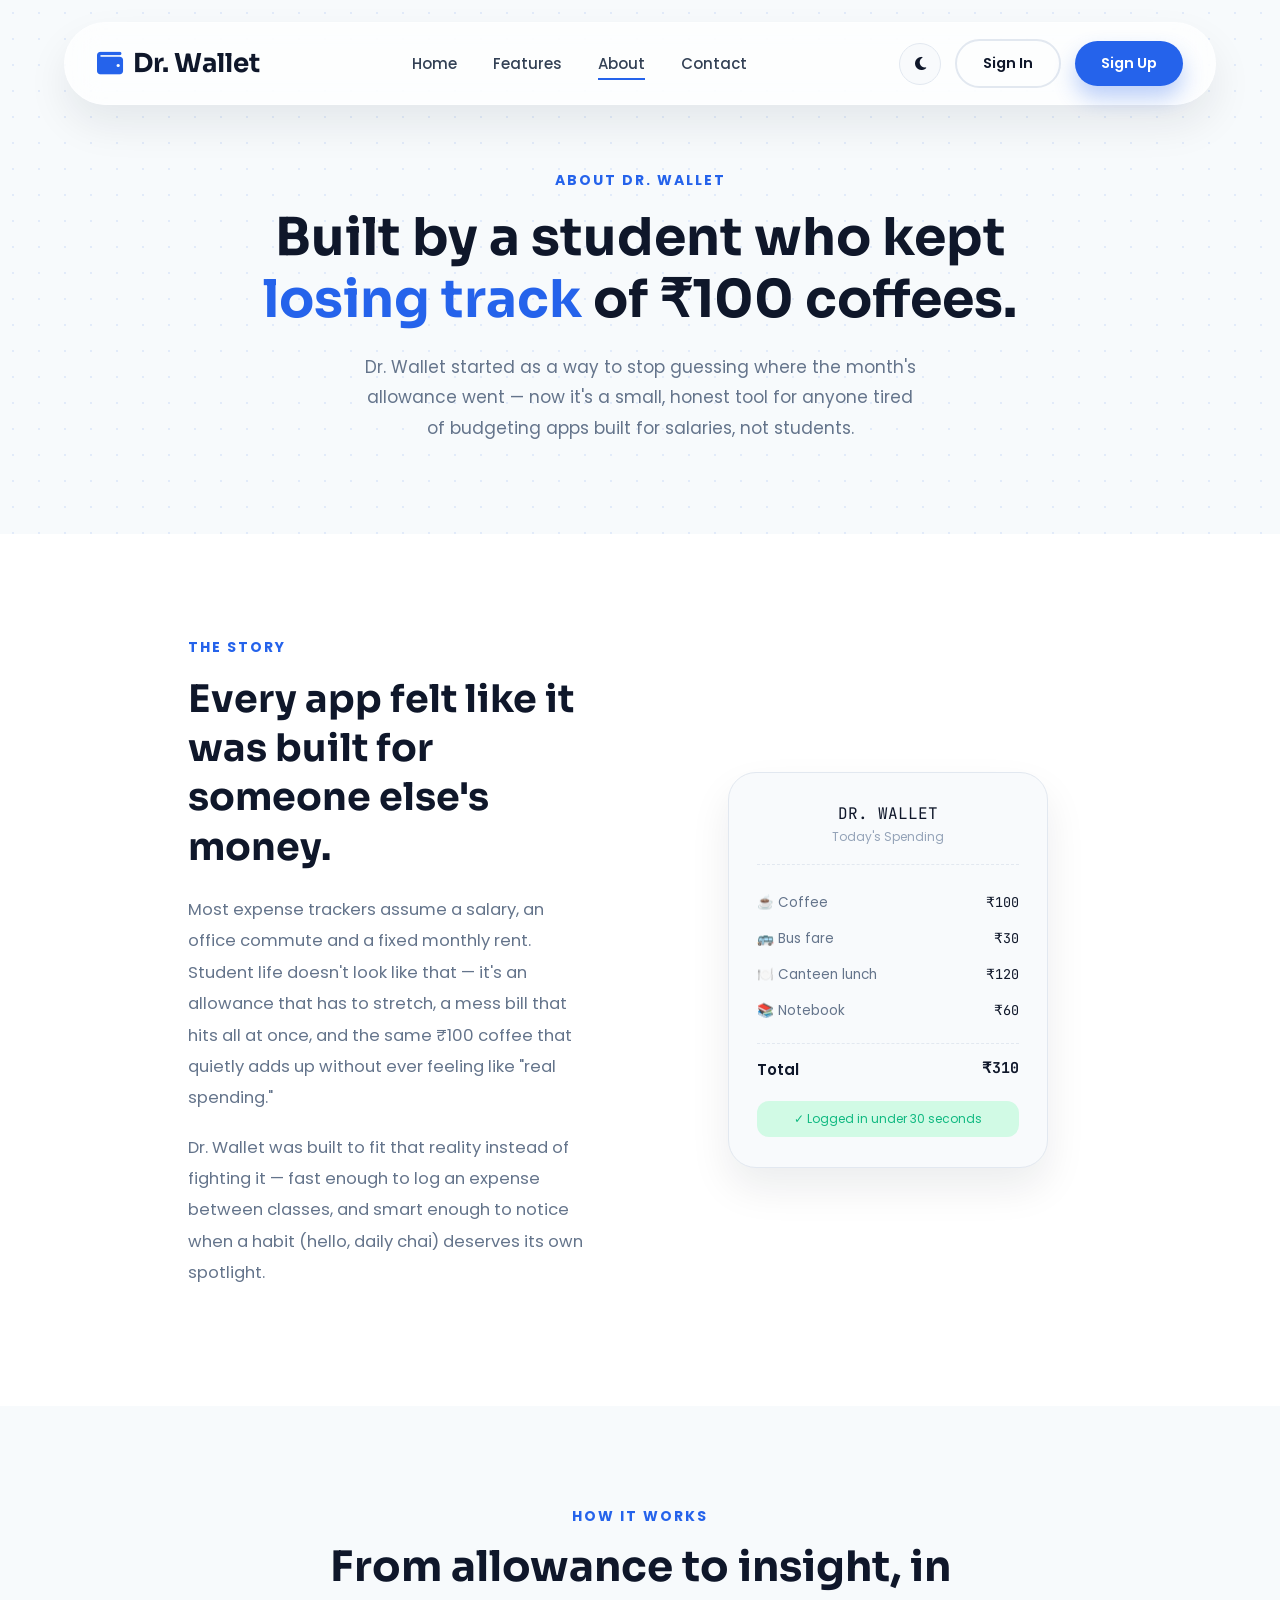
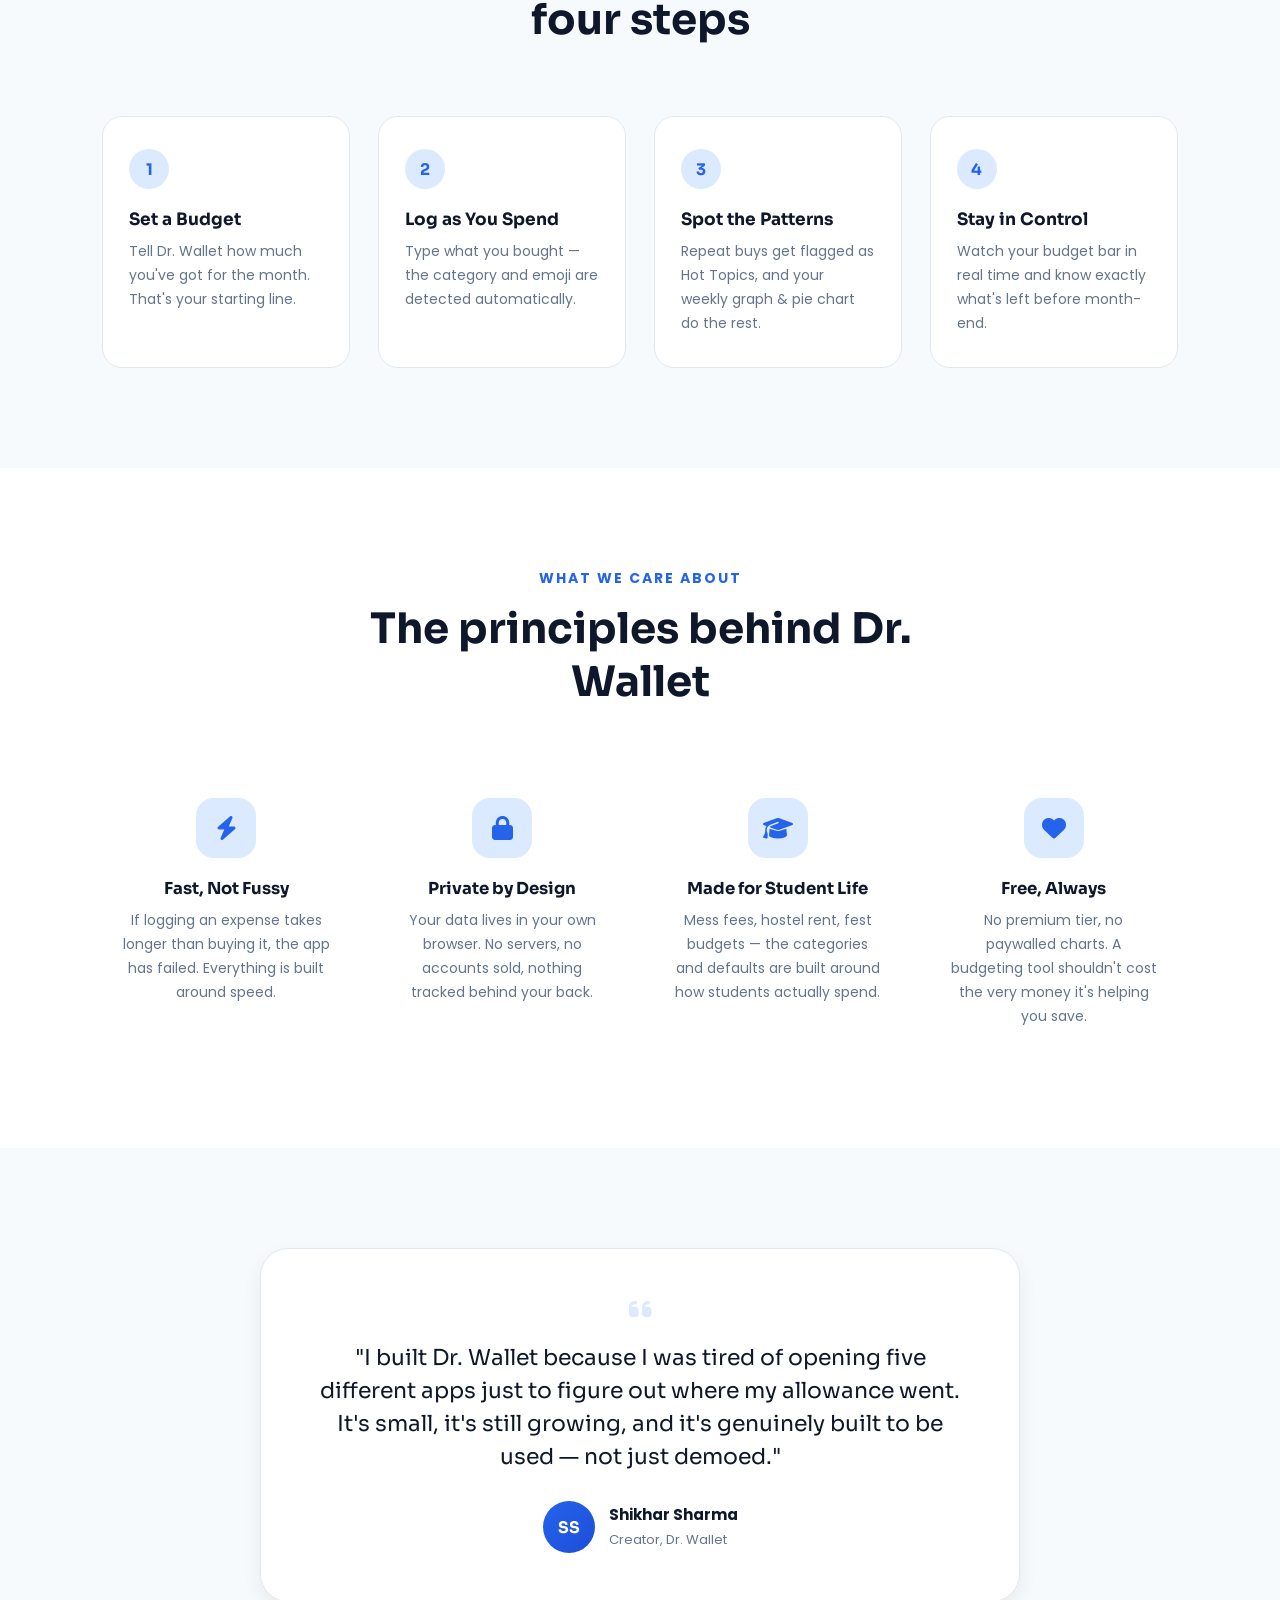
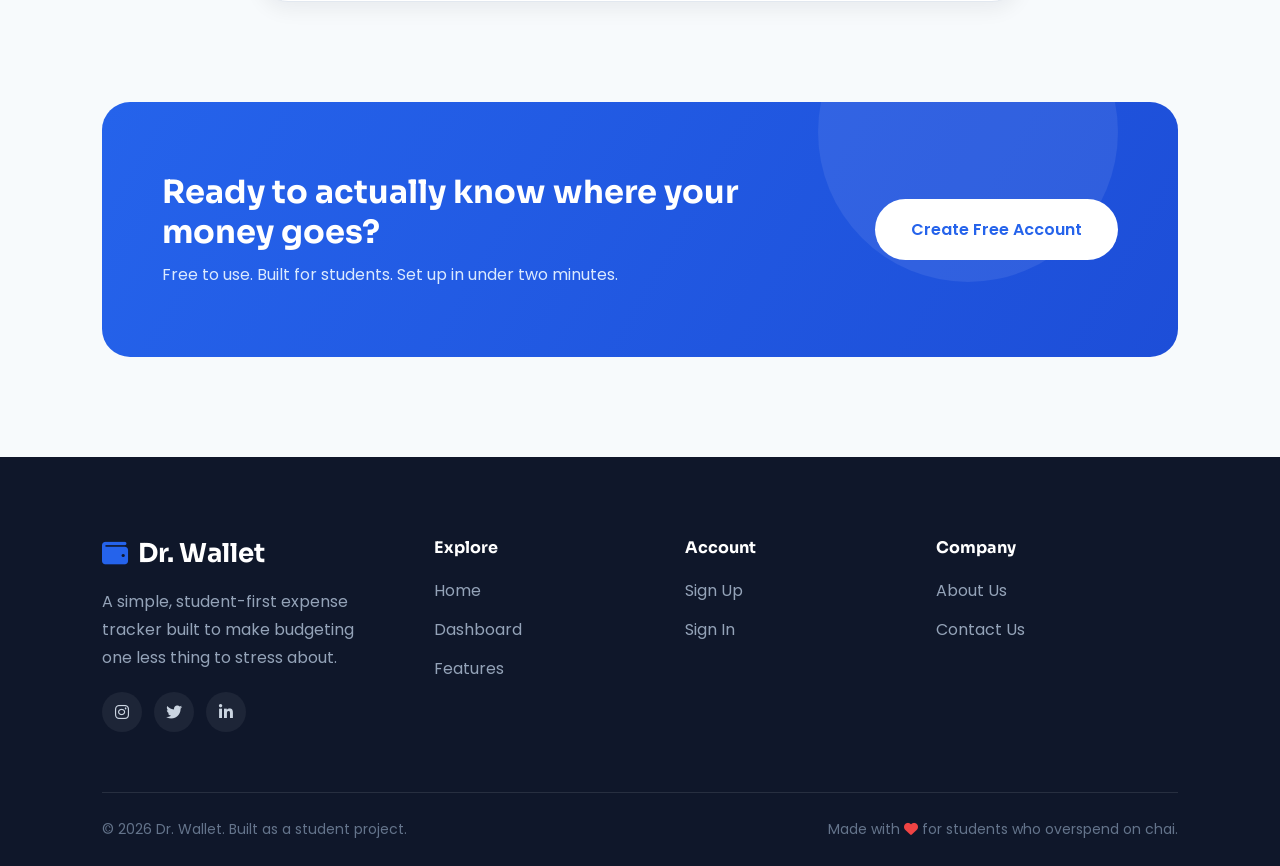
==== about.html @ 9d7a7521 "Rebuilt Dr-Wallet with improved UI, bug fixes, and new features" ====
<!DOCTYPE html>
<html lang="en">
<head>

    <!-- Apply saved theme before paint, to avoid a flash of the wrong theme -->
    <script>
        (function () {
            var saved = localStorage.getItem("drwallet_theme");
            var theme = saved || (window.matchMedia && window.matchMedia("(prefers-color-scheme: dark)").matches ? "dark" : "light");
            document.documentElement.setAttribute("data-theme", theme);
        })();
    </script>

    <meta charset="UTF-8">
    <meta name="viewport" content="width=device-width, initial-scale=1.0">
    <title>About Us | Dr. Wallet</title>

    <link rel="preconnect" href="https://fonts.googleapis.com">
    <link rel="preconnect" href="https://fonts.gstatic.com" crossorigin>
    <link href="https://fonts.googleapis.com/css2?family=Poppins:wght@300;400;500;600;700;800&family=Sora:wght@600;700;800&family=JetBrains+Mono:wght@500;700&display=swap" rel="stylesheet">
    <link rel="stylesheet" href="https://cdnjs.cloudflare.com/ajax/libs/font-awesome/6.7.2/css/all.min.css">

    <link rel="stylesheet" href="css/variables.css">
    <link rel="stylesheet" href="css/navbar.css">
    <link rel="stylesheet" href="css/footer.css">
    <link rel="stylesheet" href="css/components.css">
    <link rel="stylesheet" href="css/about.css">
    <link rel="stylesheet" href="css/responsive.css">

</head>
<body>

    <header class="site-header">
        <nav class="navbar">

            <a href="home.html" class="logo">
                <i class="fa-solid fa-wallet"></i>
                <span>Dr. Wallet</span>
            </a>

            <input type="checkbox" id="nav-toggle" class="nav-toggle">
            <label for="nav-toggle" class="nav-toggle-label">
                <span></span><span></span><span></span>
            </label>

            <ul class="nav-links">
                <li><a href="home.html">Home</a></li>
                <li id="navDashboardLink" style="display:none"><a href="dashboard.html">Dashboard</a></li>
                <li><a href="home.html#features">Features</a></li>
                <li><a href="about.html" class="active">About</a></li>
                <li><a href="contact.html">Contact</a></li>
                <li class="mobile-auth-slot">
                    <div id="authSlotMobile"></div>
                </li>
            </ul>

            <div class="nav-buttons">
                <button type="button" class="theme-toggle" id="themeToggle" aria-label="Toggle dark mode">
                    <i class="fa-solid fa-sun"></i>
                    <i class="fa-solid fa-moon"></i>
                </button>
                <div id="authSlot">
                    <a href="signin.html" class="btn btn-ghost">Sign In</a>
                    <a href="signup.html" class="btn btn-primary">Sign Up</a>
                </div>
            </div>

        </nav>
    </header>

    <main>

        <!-- =========================
                HERO
        ========================== -->

        <section class="about-hero">
            <span class="eyebrow">ABOUT DR. WALLET</span>
            <h1>Built by a student who kept <em>losing track</em> of ₹100 coffees.</h1>
            <p>Dr. Wallet started as a way to stop guessing where the month's allowance went — now it's a small, honest tool for anyone tired of budgeting apps built for salaries, not students.</p>
        </section>

        <!-- =========================
                STORY
        ========================== -->

        <section class="story">
            <div class="container">

                <div class="story-content">
                    <span class="eyebrow">THE STORY</span>
                    <h2>Every app felt like it was built for someone else's money.</h2>
                    <p>
                        Most expense trackers assume a salary, an office commute and a fixed monthly rent. Student life doesn't look like that — it's an allowance that has to stretch, a mess bill that hits all at once, and the same ₹100 coffee that quietly adds up without ever feeling like "real spending."
                    </p>
                    <p>
                        Dr. Wallet was built to fit that reality instead of fighting it — fast enough to log an expense between classes, and smart enough to notice when a habit (hello, daily chai) deserves its own spotlight.
                    </p>
                </div>

                <div class="story-visual">
                    <div class="receipt-card">
                        <div class="receipt-head">
                            DR. WALLET
                            <span>Today's Spending</span>
                        </div>
                        <div class="receipt-row"><span>☕ Coffee</span><span>₹100</span></div>
                        <div class="receipt-row"><span>🚌 Bus fare</span><span>₹30</span></div>
                        <div class="receipt-row"><span>🍽️ Canteen lunch</span><span>₹120</span></div>
                        <div class="receipt-row"><span>📚 Notebook</span><span>₹60</span></div>
                        <div class="receipt-total"><span>Total</span><span>₹310</span></div>
                        <div class="receipt-note">✓ Logged in under 30 seconds</div>
                    </div>
                </div>

            </div>
        </section>

        <!-- =========================
                HOW IT WORKS
        ========================== -->

        <section class="how-it-works">

            <div class="section-head">
                <span class="eyebrow">HOW IT WORKS</span>
                <h2>From allowance to insight, in four steps</h2>
            </div>

            <div class="steps-grid">

                <div class="step-card">
                    <div class="step-number">1</div>
                    <h3>Set a Budget</h3>
                    <p>Tell Dr. Wallet how much you've got for the month. That's your starting line.</p>
                </div>

                <div class="step-card">
                    <div class="step-number">2</div>
                    <h3>Log as You Spend</h3>
                    <p>Type what you bought — the category and emoji are detected automatically.</p>
                </div>

                <div class="step-card">
                    <div class="step-number">3</div>
                    <h3>Spot the Patterns</h3>
                    <p>Repeat buys get flagged as Hot Topics, and your weekly graph &amp; pie chart do the rest.</p>
                </div>

                <div class="step-card">
                    <div class="step-number">4</div>
                    <h3>Stay in Control</h3>
                    <p>Watch your budget bar in real time and know exactly what's left before month-end.</p>
                </div>

            </div>

        </section>

        <!-- =========================
                VALUES
        ========================== -->

        <section class="values">

            <div class="section-head">
                <span class="eyebrow">WHAT WE CARE ABOUT</span>
                <h2>The principles behind Dr. Wallet</h2>
            </div>

            <div class="values-grid">

                <div class="value-card">
                    <div class="value-icon"><i class="fa-solid fa-bolt"></i></div>
                    <h3>Fast, Not Fussy</h3>
                    <p>If logging an expense takes longer than buying it, the app has failed. Everything is built around speed.</p>
                </div>

                <div class="value-card">
                    <div class="value-icon"><i class="fa-solid fa-lock"></i></div>
                    <h3>Private by Design</h3>
                    <p>Your data lives in your own browser. No servers, no accounts sold, nothing tracked behind your back.</p>
                </div>

                <div class="value-card">
                    <div class="value-icon"><i class="fa-solid fa-graduation-cap"></i></div>
                    <h3>Made for Student Life</h3>
                    <p>Mess fees, hostel rent, fest budgets — the categories and defaults are built around how students actually spend.</p>
                </div>

                <div class="value-card">
                    <div class="value-icon"><i class="fa-solid fa-heart"></i></div>
                    <h3>Free, Always</h3>
                    <p>No premium tier, no paywalled charts. A budgeting tool shouldn't cost the very money it's helping you save.</p>
                </div>

            </div>

        </section>

        <!-- =========================
                CREATOR NOTE
        ========================== -->

        <section class="creator">

            <div class="creator-card">
                <i class="fa-solid fa-quote-left"></i>
                <blockquote>
                    "I built Dr. Wallet because I was tired of opening five different apps just to figure out where my allowance went. It's small, it's still growing, and it's genuinely built to be used — not just demoed."
                </blockquote>
                <div class="creator-identity">
                    <div class="creator-avatar">SS</div>
                    <div>
                        <b>Shikhar Sharma</b>
                        <span>Creator, Dr. Wallet</span>
                    </div>
                </div>
            </div>

        </section>

        <!-- =========================
                CTA
        ========================== -->

        <section class="cta">
            <div class="cta-text">
                <h2>Ready to actually know where your money goes?</h2>
                <p>Free to use. Built for students. Set up in under two minutes.</p>
            </div>
            <a href="signup.html" class="btn js-signup-cta">Create Free Account</a>
        </section>

    </main>

    <!-- =========================
            FOOTER
    ========================== -->

    <footer class="site-footer">

        <div class="footer-top">

            <div class="footer-brand">
                <a href="home.html" class="logo">
                    <i class="fa-solid fa-wallet"></i>
                    <span>Dr. Wallet</span>
                </a>
                <p>A simple, student-first expense tracker built to make budgeting one less thing to stress about.</p>
                <div class="footer-social">
                    <a href="#" aria-label="Instagram"><i class="fa-brands fa-instagram"></i></a>
                    <a href="#" aria-label="Twitter"><i class="fa-brands fa-twitter"></i></a>
                    <a href="#" aria-label="LinkedIn"><i class="fa-brands fa-linkedin-in"></i></a>
                </div>
            </div>

            <div class="footer-col">
                <h4>Explore</h4>
                <ul>
                    <li><a href="home.html">Home</a></li>
                    <li><a href="dashboard.html">Dashboard</a></li>
                    <li><a href="home.html#features">Features</a></li>
                </ul>
            </div>

            <div class="footer-col">
                <h4>Account</h4>
                <ul>
                    <li><a href="signup.html" class="js-signup-cta">Sign Up</a></li>
                    <li><a href="signin.html">Sign In</a></li>
                </ul>
            </div>

            <div class="footer-col">
                <h4>Company</h4>
                <ul>
                    <li><a href="about.html">About Us</a></li>
                    <li><a href="contact.html">Contact Us</a></li>
                </ul>
            </div>

        </div>

        <div class="footer-bottom">
            <span>© 2026 Dr. Wallet. Built as a student project.</span>
            <span>Made with <i class="fa-solid fa-heart" style="color:#EF4444"></i> for students who overspend on chai.</span>
        </div>

    </footer>

    <div id="toast-container"></div>

    <script src="js/theme.js"></script>
    <script src="js/auth.js"></script>

</body>
</html>
---- css/variables.css ----
/*==========================================
  DR. WALLET — DESIGN TOKENS
  Shared by every page. Change once, updates everywhere.
==========================================*/

:root{

    /* ---- surfaces ---- */
    --color-bg:#F7FAFC;
    --color-surface:#FFFFFF;
    --color-surface-alt:#F8FAFC;
    --color-border:#E2E8F0;

    /* ---- brand ---- */
    --color-primary:#2563EB;
    --color-primary-dark:#1D4ED8;
    --color-primary-light:#3B82F6;
    --color-primary-tint:#DBEAFE;

    /* ---- money semantics: green = saved, amber = warning, red = overspent ---- */
    --color-accent:#10B981;
    --color-accent-tint:#D1FAE5;
    --color-warning:#F59E0B;
    --color-warning-tint:#FEF3C7;
    --color-danger:#EF4444;
    --color-danger-tint:#FEE2E2;

    /* ---- ink ---- */
    --color-ink:#0F172A;
    --color-slate:#64748B;
    --color-slate-light:#94A3B8;

    /* ---- type ---- */
    --font-display:'Sora', sans-serif;
    --font-body:'Poppins', sans-serif;
    --font-mono:'JetBrains Mono', monospace;

    /* ---- shape ---- */
    --radius-sm:12px;
    --radius-md:20px;
    --radius-lg:28px;
    --radius-pill:999px;

    /* ---- elevation ---- */
    --shadow-sm:0 8px 20px rgba(15,23,42,.06);
    --shadow-md:0 20px 40px rgba(15,23,42,.08);
    --shadow-lg:0 30px 60px rgba(15,23,42,.14);

    /* ---- glass surfaces (navbar, flip-card) — swap for dark translucency in dark mode ---- */
    --glass-navbar-bg:rgba(255,255,255,.7);
    --glass-navbar-border:rgba(255,255,255,.4);
    --glass-mobile-menu-bg:rgba(255,255,255,.96);
    --glass-card-start:rgba(255,255,255,.82);
    --glass-card-end:rgba(255,255,255,.42);
    --glass-card-border:rgba(255,255,255,.7);
    --glass-card-shine:rgba(255,255,255,.5);
    --glass-card-inset:rgba(255,255,255,.8);
    --glass-flip-btn-bg:rgba(255,255,255,.7);

    /* ---- fixed-dark surfaces (footer, badges) — always dark, never flips with theme ---- */
    --color-fixed-dark:#0F172A;

    /* ---- layout ---- */
    --container:1280px;
}

/*==========================================
  DARK THEME
  Toggled by setting data-theme="dark" on <html>.
  See js/theme.js
==========================================*/

:root[data-theme="dark"]{

    --color-bg:#0B1120;
    --color-surface:#131C2E;
    --color-surface-alt:#1A2540;
    --color-border:#2A3655;

    --color-primary:#3B82F6;
    --color-primary-dark:#2563EB;
    --color-primary-light:#60A5FA;
    --color-primary-tint:rgba(59,130,246,.18);

    --color-accent:#34D399;
    --color-accent-tint:rgba(16,185,129,.18);
    --color-warning:#FBBF24;
    --color-warning-tint:rgba(245,158,11,.18);
    --color-danger:#F87171;
    --color-danger-tint:rgba(239,68,68,.18);

    --color-ink:#F1F5F9;
    --color-slate:#94A3B8;
    --color-slate-light:#64748B;

    --shadow-sm:0 8px 20px rgba(0,0,0,.35);
    --shadow-md:0 20px 40px rgba(0,0,0,.4);
    --shadow-lg:0 30px 60px rgba(0,0,0,.5);

    --glass-navbar-bg:rgba(19,28,46,.75);
    --glass-navbar-border:rgba(255,255,255,.08);
    --glass-mobile-menu-bg:rgba(19,28,46,.97);
    --glass-card-start:rgba(30,41,59,.78);
    --glass-card-end:rgba(17,24,39,.5);
    --glass-card-border:rgba(255,255,255,.08);
    --glass-card-shine:rgba(255,255,255,.05);
    --glass-card-inset:rgba(255,255,255,.05);
    --glass-flip-btn-bg:rgba(255,255,255,.08);
}

*{
    margin:0;
    padding:0;
    box-sizing:border-box;
}

html{
    scroll-behavior:smooth;
}

body{
    font-family:var(--font-body);
    background:var(--color-bg);
    color:var(--color-ink);
    overflow-x:hidden;
    transition:background-color .35s ease, color .35s ease;
}

a{
    text-decoration:none;
    color:inherit;
}

ul{
    list-style:none;
}

img{
    max-width:100%;
    display:block;
}

button{
    font-family:inherit;
    cursor:pointer;
}

:focus-visible{
    outline:3px solid var(--color-primary-light);
    outline-offset:3px;
}

.container{
    max-width:var(--container);
    margin:0 auto;
    padding:0 8%;
}
---- css/navbar.css ----
/*==========================================
  NAVBAR (fixed, floating pill)
==========================================*/

.site-header{
    position:fixed;
    top:22px;
    left:50%;
    transform:translateX(-50%);
    width:90%;
    max-width:var(--container);
    z-index:1000;
}

.navbar{
    display:flex;
    justify-content:space-between;
    align-items:center;
    padding:16px 32px;
    background:var(--glass-navbar-bg);
    backdrop-filter:blur(18px);
    -webkit-backdrop-filter:blur(18px);
    border:1px solid var(--glass-navbar-border);
    border-radius:var(--radius-pill);
    box-shadow:var(--shadow-md);
    transition:background .35s ease, border-color .35s ease;
}

.logo{
    display:flex;
    align-items:center;
    gap:10px;
    font-size:26px;
    font-weight:700;
    color:var(--color-ink);
    font-family:var(--font-display);
}

.logo i{
    color:var(--color-primary);
}

.nav-links{
    display:flex;
    gap:36px;
}

.nav-links a{
    color:#334155;
    font-weight:500;
    font-size:15px;
    position:relative;
    transition:.3s;
}

.nav-links a::after{
    content:"";
    position:absolute;
    width:0;
    height:2px;
    left:0;
    bottom:-6px;
    background:var(--color-primary);
    transition:.3s;
}

.nav-links a:hover{
    color:var(--color-primary);
}

.nav-links a:hover::after,
.nav-links a.active::after{
    width:100%;
}

.nav-buttons{
    display:flex;
    align-items:center;
    gap:14px;
}

.btn{
    padding:12px 26px;
    border-radius:var(--radius-pill);
    font-weight:600;
    font-size:14.5px;
    transition:.3s;
    border:none;
    display:inline-block;
}

.btn-ghost{
    border:2px solid var(--color-border);
    color:var(--color-ink);
    background:transparent;
}

.btn-ghost:hover{
    border-color:var(--color-primary);
    background:var(--color-surface);
}

.btn-primary{
    background:var(--color-primary);
    color:#fff;
    box-shadow:0 12px 22px rgba(37,99,235,.3);
}

.btn-primary:hover{
    background:var(--color-primary-dark);
    transform:translateY(-3px);
}

.btn-logout{
    border:2px solid var(--color-danger-tint);
    color:var(--color-danger);
    background:var(--color-danger-tint);
}

.btn-logout:hover{
    background:var(--color-danger);
    color:#fff;
    border-color:var(--color-danger);
}

/* authSlot is a wrapper only for JS to target — it must not affect
   the flex layout of .nav-buttons, so its children (guest buttons or
   the user menu) lay out as if they were direct children. */
#authSlot{
    display:contents;
}

/* Lives inside the mobile dropdown menu; only shown on small screens
   (see responsive.css) so account access works there too. */
.mobile-auth-slot{
    display:none;
}

/*==========================================
  THEME TOGGLE (light / dark)
==========================================*/

.theme-toggle{
    width:42px;
    height:42px;
    border-radius:50%;
    background:var(--color-surface-alt);
    border:1px solid var(--color-border);
    color:var(--color-ink);
    font-size:15px;
    display:flex;
    align-items:center;
    justify-content:center;
    flex-shrink:0;
    transition:.3s;
}

.theme-toggle:hover{
    border-color:var(--color-primary);
    color:var(--color-primary);
    transform:rotate(15deg);
}

.theme-toggle .fa-sun{
    display:none;
}

:root[data-theme="dark"] .theme-toggle .fa-sun{
    display:inline-block;
    color:var(--color-warning);
}

:root[data-theme="dark"] .theme-toggle .fa-moon{
    display:none;
}

/*==========================================
  MOBILE TOGGLE (pure CSS, no JS)
==========================================*/

.nav-toggle{
    display:none;
}

.nav-toggle-label{
    display:none;
    flex-direction:column;
    gap:5px;
    cursor:pointer;
    z-index:1200;
}

.nav-toggle-label span{
    width:26px;
    height:2px;
    background:var(--color-ink);
    border-radius:2px;
    transition:.3s;
}
---- css/footer.css ----
/*==========================================
  FOOTER
==========================================*/

.site-footer{
    background:var(--color-fixed-dark);
    color:#CBD5E1;
    padding:80px 8% 0;
}

.footer-top{
    max-width:var(--container);
    margin:0 auto;
    display:grid;
    grid-template-columns:1.4fr 1fr 1fr 1.2fr;
    gap:50px;
    padding-bottom:60px;
    border-bottom:1px solid rgba(255,255,255,.1);
}

.footer-brand .logo{
    color:#fff;
}

.footer-brand p{
    margin-top:18px;
    line-height:28px;
    color:#94A3B8;
    max-width:320px;
}

.footer-col h4{
    font-family:var(--font-display);
    color:#fff;
    font-size:16px;
    margin-bottom:20px;
}

.footer-col ul li{
    margin-bottom:14px;
}

.footer-col ul li a{
    color:#94A3B8;
    transition:.3s;
}

.footer-col ul li a:hover{
    color:var(--color-primary-light);
    padding-left:4px;
}

.footer-social{
    display:flex;
    gap:12px;
    margin-top:20px;
}

.footer-social a{
    width:40px;
    height:40px;
    border-radius:50%;
    background:rgba(255,255,255,.06);
    display:flex;
    align-items:center;
    justify-content:center;
    transition:.3s;
}

.footer-social a:hover{
    background:var(--color-primary);
    transform:translateY(-4px);
}

.footer-bottom{
    max-width:var(--container);
    margin:0 auto;
    display:flex;
    justify-content:space-between;
    align-items:center;
    padding:26px 0;
    font-size:14px;
    color:#64748B;
}

.footer-bottom a{
    color:#94A3B8;
}

.footer-bottom a:hover{
    color:var(--color-primary-light);
}
---- css/components.css ----
/*==========================================
  TOAST NOTIFICATIONS
==========================================*/

#toast-container{
    position:fixed;
    top:24px;
    right:24px;
    z-index:5000;
    display:flex;
    flex-direction:column;
    gap:12px;
}

.toast{
    display:flex;
    align-items:center;
    gap:12px;
    background:var(--color-surface);
    border-left:4px solid var(--color-accent);
    box-shadow:var(--shadow-lg);
    border-radius:var(--radius-sm);
    padding:16px 20px;
    min-width:280px;
    max-width:340px;
    font-size:14.5px;
    font-weight:500;
    color:var(--color-ink);
    animation:toast-in .35s ease forwards;
}

.toast.error{
    border-left-color:var(--color-danger);
}

.toast.info{
    border-left-color:var(--color-primary);
}

.toast i{
    font-size:18px;
    color:var(--color-accent);
}

.toast.error i{
    color:var(--color-danger);
}

.toast.info i{
    color:var(--color-primary);
}

.toast.hide{
    animation:toast-out .3s ease forwards;
}

@keyframes toast-in{
    from{ opacity:0; transform:translateX(40px); }
    to{ opacity:1; transform:translateX(0); }
}

@keyframes toast-out{
    from{ opacity:1; transform:translateX(0); }
    to{ opacity:0; transform:translateX(40px); }
}

@media(max-width:520px){

    #toast-container{
        left:16px;
        right:16px;
        top:16px;
    }

    .toast{
        max-width:none;
        min-width:0;
    }
}

/*==========================================
  LOGGED-IN USER MENU (replaces Sign In / Sign Up)
==========================================*/

.user-menu{
    position:relative;
}

.user-avatar-btn{
    display:flex;
    align-items:center;
    gap:10px;
    background:var(--color-surface-alt);
    border:1px solid var(--color-border);
    padding:8px 16px 8px 8px;
    border-radius:var(--radius-pill);
    transition:.3s;
}

.user-avatar-btn:hover{
    border-color:var(--color-primary);
}

.avatar-circle{
    width:34px;
    height:34px;
    border-radius:50%;
    background:linear-gradient(135deg,var(--color-primary),var(--color-primary-dark));
    color:#fff;
    font-family:var(--font-display);
    font-weight:700;
    font-size:13px;
    display:flex;
    align-items:center;
    justify-content:center;
    flex-shrink:0;
}

.user-name{
    font-size:14.5px;
    font-weight:600;
    color:var(--color-ink);
    max-width:110px;
    overflow:hidden;
    text-overflow:ellipsis;
    white-space:nowrap;
}

.user-avatar-btn i{
    font-size:11px;
    color:var(--color-slate);
    transition:.25s;
}

.user-menu.open .user-avatar-btn i{
    transform:rotate(180deg);
}

.user-dropdown{
    position:absolute;
    top:calc(100% + 12px);
    right:0;
    width:200px;
    background:var(--color-surface);
    border:1px solid var(--color-border);
    border-radius:var(--radius-md);
    box-shadow:var(--shadow-lg);
    padding:10px;
    opacity:0;
    transform:translateY(-8px);
    pointer-events:none;
    transition:.25s;
}

.user-menu.open .user-dropdown{
    opacity:1;
    transform:translateY(0);
    pointer-events:auto;
}

.user-dropdown button{
    width:100%;
    display:flex;
    align-items:center;
    gap:10px;
    text-align:left;
    padding:11px 12px;
    border-radius:var(--radius-sm);
    font-size:14px;
    font-weight:500;
    color:var(--color-ink);
    background:transparent;
    border:none;
}

.user-dropdown button:hover{
    background:var(--color-surface-alt);
}

.user-dropdown button.logout-btn{
    color:var(--color-danger);
}

.user-dropdown button.logout-btn:hover{
    background:var(--color-danger-tint);
}

.user-dropdown hr{
    border:none;
    border-top:1px solid var(--color-border);
    margin:6px 4px;
}

/*==========================================
  MODAL (Edit Profile)
==========================================*/

.modal-overlay{
    position:fixed;
    inset:0;
    background:rgba(15,23,42,.55);
    backdrop-filter:blur(4px);
    display:flex;
    align-items:center;
    justify-content:center;
    z-index:4000;
    opacity:0;
    pointer-events:none;
    transition:.25s;
}

.modal-overlay.open{
    opacity:1;
    pointer-events:auto;
}

.modal-box{
    background:var(--color-surface);
    border-radius:var(--radius-lg);
    padding:36px;
    width:92%;
    max-width:460px;
    max-height:88vh;
    overflow-y:auto;
    box-shadow:var(--shadow-lg);
    transform:scale(.95);
    transition:.25s;
}

.modal-overlay.open .modal-box{
    transform:scale(1);
}

.modal-head{
    display:flex;
    justify-content:space-between;
    align-items:center;
    margin-bottom:26px;
}

.modal-head h3{
    font-family:var(--font-display);
    font-size:22px;
    color:var(--color-ink);
}

.modal-close{
    width:34px;
    height:34px;
    border-radius:50%;
    background:var(--color-surface-alt);
    border:none;
    font-size:15px;
    color:var(--color-slate);
}

.modal-close:hover{
    background:var(--color-danger-tint);
    color:var(--color-danger);
}

.modal-actions{
    display:flex;
    gap:14px;
    margin-top:24px;
}

.modal-actions .btn{
    flex:1;
    text-align:center;
    padding:14px;
}

/*==========================================
  GENERIC FORM FIELDS
  (shared by the auth pages AND the Edit Profile modal,
  which can open on any page)
==========================================*/

.form-group{
    display:flex;
    flex-direction:column;
    gap:8px;
    margin-bottom:20px;
}

.form-group label{
    font-size:13.5px;
    font-weight:600;
    color:var(--color-ink);
}

.optional-tag{
    font-weight:400;
    color:var(--color-slate-light);
    font-size:12px;
}

.form-group input,
.form-group select{
    width:100%;
    padding:13px 16px;
    border:1.5px solid var(--color-border);
    border-radius:var(--radius-sm);
    font-family:var(--font-body);
    font-size:14.5px;
    color:var(--color-ink);
    background:var(--color-surface);
    transition:.25s;
}

.form-group input:focus,
.form-group select:focus{
    border-color:var(--color-primary);
    box-shadow:0 0 0 4px rgba(37,99,235,.1);
    outline:none;
}

.form-group input.input-error,
.form-group select.input-error{
    border-color:var(--color-danger);
}

.form-group input.input-error:focus{
    box-shadow:0 0 0 4px rgba(239,68,68,.1);
}

.error-text{
    font-size:12.5px;
    color:var(--color-danger);
    min-height:15px;
}

.password-field{
    position:relative;
    display:flex;
}

.password-field input{
    padding-right:46px;
}

.toggle-password{
    position:absolute;
    right:0;
    top:0;
    height:100%;
    width:46px;
    background:transparent;
    border:none;
    color:var(--color-slate-light);
    font-size:15px;
}

.toggle-password:hover{
    color:var(--color-primary);
}

/*==========================================
  "ALREADY LOGGED IN" CTA STATE (still clickable — links to dashboard)
==========================================*/

.cta-disabled{
    display:inline-flex;
    align-items:center;
    gap:8px;
}

.cta-disabled i{
    color:var(--color-accent);
}

/*==========================================
  EYEBROW LABEL + SECTION HEADING
  (shared across home/about/contact)
==========================================*/

.eyebrow{
    color:var(--color-primary);
    font-size:14px;
    font-weight:700;
    letter-spacing:2px;
}

.section-head{
    max-width:640px;
    margin:0 auto 70px;
    text-align:center;
}

.section-head .eyebrow{
    display:block;
    margin-bottom:14px;
}

.section-head h2{
    font-family:var(--font-display);
    font-size:42px;
    color:var(--color-ink);
    line-height:1.25;
}

/*==========================================
  CTA BAND (shared across home/about/contact)
==========================================*/

.cta{
    margin:0 8% 100px;
    background:linear-gradient(120deg,var(--color-primary),var(--color-primary-dark));
    border-radius:var(--radius-lg);
    padding:70px 60px;
    display:flex;
    justify-content:space-between;
    align-items:center;
    gap:40px;
    position:relative;
    overflow:hidden;
}

.cta::before{
    content:"";
    position:absolute;
    width:300px;
    height:300px;
    background:rgba(255,255,255,.08);
    border-radius:50%;
    top:-120px;
    right:60px;
}

.cta-text{
    position:relative;
    z-index:2;
}

.cta-text h2{
    font-family:var(--font-display);
    font-size:32px;
    color:#fff;
    margin-bottom:10px;
}

.cta-text p{
    color:#DBEAFE;
    font-size:16px;
}

.cta .btn{
    position:relative;
    z-index:2;
    padding:18px 36px;
    background:#fff;
    color:var(--color-primary);
    font-size:16px;
    white-space:nowrap;
}

.cta .btn:hover{
    transform:translateY(-4px);
    box-shadow:0 20px 35px rgba(0,0,0,.2);
}

/*==========================================
  DONUT / PIE CHART (used on the home page example
  and driven dynamically on the dashboard)
==========================================*/

.donut-wrap{
    position:relative;
    width:220px;
    height:220px;
    margin:0 auto 28px;
    border-radius:50%;
    background:conic-gradient(
        var(--color-primary) 0% 38%,
        var(--color-accent) 38% 58%,
        var(--color-warning) 58% 80%,
        var(--color-danger) 80% 100%
    );
    display:flex;
    align-items:center;
    justify-content:center;
}

.donut-wrap::after{
    content:"";
    position:absolute;
    inset:34px;
    background:var(--color-surface-alt);
    border-radius:50%;
}

.donut-center{
    position:relative;
    z-index:2;
    text-align:center;
    font-family:var(--font-mono);
}

.donut-center b{
    display:block;
    font-size:24px;
    color:var(--color-ink);
}

.donut-center span{
    font-family:var(--font-body);
    font-size:12px;
    color:var(--color-slate);
}

.donut-legend{
    display:grid;
    grid-template-columns:1fr 1fr;
    gap:14px;
}

.donut-legend li{
    display:flex;
    align-items:center;
    gap:9px;
    font-size:13.5px;
    color:var(--color-slate);
}

.donut-legend i{
    width:10px;
    height:10px;
    border-radius:3px;
    flex-shrink:0;
}

/*==========================================
  CAPTCHA WIDGET
==========================================*/

.captcha-row{
    display:flex;
    gap:12px;
    margin-bottom:12px;
}

.captcha-box{
    flex:1;
    background:
        repeating-linear-gradient(120deg, rgba(37,99,235,.08) 0 2px, transparent 2px 14px),
        var(--color-surface-alt);
    border:1px solid var(--color-border);
    border-radius:var(--radius-sm);
    display:flex;
    align-items:center;
    justify-content:center;
    gap:4px;
    height:52px;
    letter-spacing:2px;
    user-select:none;
}

.captcha-box span{
    font-family:var(--font-mono);
    font-weight:700;
    font-size:20px;
    display:inline-block;
}

.captcha-refresh{
    width:52px;
    height:52px;
    border-radius:var(--radius-sm);
    background:var(--color-surface-alt);
    border:1px solid var(--color-border);
    color:var(--color-primary);
    font-size:17px;
    flex-shrink:0;
    transition:.3s;
}

.captcha-refresh:hover{
    background:var(--color-primary);
    color:#fff;
    transform:rotate(120deg);
}
---- css/about.css ----
@import url('https://fonts.googleapis.com/css2?family=Poppins:wght@300;400;500;600;700;800&family=Sora:wght@600;700;800&family=JetBrains+Mono:wght@500;700&display=swap');

/*==========================================
  HERO
==========================================*/

.about-hero{
    padding:170px 8% 90px;
    text-align:center;
    background-color:var(--color-bg);
    background-image:radial-gradient(circle, rgba(37,99,235,.10) 1.5px, transparent 1.5px);
    background-size:26px 26px;
}

.about-hero .eyebrow{
    display:block;
    margin-bottom:16px;
}

.about-hero h1{
    font-family:var(--font-display);
    font-size:52px;
    line-height:1.2;
    color:var(--color-ink);
    max-width:760px;
    margin:0 auto 20px;
}

.about-hero h1 em{
    font-style:normal;
    color:var(--color-primary);
}

.about-hero p{
    max-width:560px;
    margin:0 auto;
    color:var(--color-slate);
    font-size:17px;
    line-height:1.8;
}

/*==========================================
  STORY (text + receipt-style visual)
==========================================*/

.story{
    padding:100px 8%;
    background:var(--color-surface);
}

.story .container{
    max-width:var(--container);
    margin:0 auto;
    display:flex;
    align-items:center;
    gap:90px;
}

.story-content{
    flex:1;
}

.story-content h2{
    margin:16px 0 22px;
    font-size:38px;
    line-height:1.3;
    color:var(--color-ink);
    font-family:var(--font-display);
}

.story-content p{
    color:var(--color-slate);
    font-size:16.5px;
    line-height:1.9;
    margin-bottom:18px;
}

.story-visual{
    flex:1;
    display:flex;
    justify-content:center;
}

.receipt-card{
    width:100%;
    max-width:320px;
    background:var(--color-surface-alt);
    border:1px solid var(--color-border);
    border-radius:var(--radius-lg);
    padding:30px 28px;
    box-shadow:var(--shadow-md);
    font-family:var(--font-mono);
}

.receipt-card .receipt-head{
    text-align:center;
    margin-bottom:20px;
    padding-bottom:18px;
    border-bottom:1px dashed var(--color-border);
}

.receipt-card .receipt-head span{
    display:block;
    font-family:var(--font-body);
    font-size:12px;
    color:var(--color-slate-light);
    margin-top:4px;
}

.receipt-row{
    display:flex;
    justify-content:space-between;
    font-size:13.5px;
    color:var(--color-ink);
    padding:8px 0;
}

.receipt-row span:first-child{
    font-family:var(--font-body);
    color:var(--color-slate);
}

.receipt-total{
    display:flex;
    justify-content:space-between;
    margin-top:14px;
    padding-top:14px;
    border-top:1px dashed var(--color-border);
    font-weight:700;
    font-size:15px;
    color:var(--color-ink);
}

.receipt-total span:first-child{
    font-family:var(--font-body);
    font-weight:600;
}

.receipt-note{
    margin-top:20px;
    text-align:center;
    font-family:var(--font-body);
    font-size:12px;
    color:var(--color-accent);
    background:var(--color-accent-tint);
    padding:9px;
    border-radius:var(--radius-sm);
}

/*==========================================
  HOW IT WORKS
==========================================*/

.how-it-works{
    padding:100px 8%;
    background:var(--color-bg);
}

.steps-grid{
    max-width:var(--container);
    margin:0 auto;
    display:grid;
    grid-template-columns:repeat(4,1fr);
    gap:28px;
}

.step-card{
    background:var(--color-surface);
    border:1px solid var(--color-border);
    border-radius:var(--radius-md);
    padding:32px 26px;
    position:relative;
    transition:.35s;
}

.step-card:hover{
    transform:translateY(-8px);
    box-shadow:var(--shadow-md);
}

.step-number{
    width:40px;
    height:40px;
    border-radius:50%;
    background:var(--color-primary-tint);
    color:var(--color-primary);
    font-family:var(--font-display);
    font-weight:700;
    display:flex;
    align-items:center;
    justify-content:center;
    margin-bottom:20px;
}

.step-card h3{
    font-family:var(--font-display);
    font-size:17px;
    color:var(--color-ink);
    margin-bottom:10px;
}

.step-card p{
    color:var(--color-slate);
    font-size:14px;
    line-height:1.7;
}

/*==========================================
  VALUES
==========================================*/

.values{
    padding:100px 8%;
    background:var(--color-surface);
}

.values-grid{
    max-width:var(--container);
    margin:0 auto;
    display:grid;
    grid-template-columns:repeat(4,1fr);
    gap:28px;
}

.value-card{
    text-align:center;
    padding:20px;
}

.value-icon{
    width:60px;
    height:60px;
    border-radius:18px;
    background:var(--color-primary-tint);
    color:var(--color-primary);
    font-size:24px;
    display:flex;
    align-items:center;
    justify-content:center;
    margin:0 auto 20px;
}

.value-card h3{
    font-family:var(--font-display);
    font-size:16.5px;
    color:var(--color-ink);
    margin-bottom:10px;
}

.value-card p{
    color:var(--color-slate);
    font-size:14px;
    line-height:1.7;
}

/*==========================================
  CREATOR NOTE
==========================================*/

.creator{
    padding:100px 8%;
    background:var(--color-bg);
}

.creator-card{
    max-width:760px;
    margin:0 auto;
    background:var(--color-surface);
    border:1px solid var(--color-border);
    border-radius:var(--radius-lg);
    padding:48px 52px;
    box-shadow:var(--shadow-sm);
    text-align:center;
}

.creator-card i.fa-quote-left{
    font-size:26px;
    color:var(--color-primary-tint);
    margin-bottom:18px;
}

.creator-card blockquote{
    font-family:var(--font-display);
    font-size:22px;
    line-height:1.5;
    color:var(--color-ink);
    margin-bottom:28px;
}

.creator-identity{
    display:flex;
    align-items:center;
    justify-content:center;
    gap:14px;
}

.creator-avatar{
    width:52px;
    height:52px;
    border-radius:50%;
    background:linear-gradient(135deg,var(--color-primary),var(--color-primary-dark));
    color:#fff;
    font-family:var(--font-display);
    font-weight:700;
    display:flex;
    align-items:center;
    justify-content:center;
}

.creator-identity div{
    text-align:left;
}

.creator-identity b{
    display:block;
    font-size:15px;
    color:var(--color-ink);
}

.creator-identity span{
    font-size:13px;
    color:var(--color-slate);
}

/*==========================================
  RESPONSIVE
==========================================*/

@media(max-width:1100px){

    .steps-grid, .values-grid{
        grid-template-columns:repeat(2,1fr);
    }
}

@media(max-width:992px){

    .story .container{
        flex-direction:column;
    }

    .story-content{
        text-align:center;
    }
}

@media(max-width:640px){

    .about-hero h1{
        font-size:36px;
    }

    .steps-grid, .values-grid{
        grid-template-columns:1fr;
    }

    .creator-card{
        padding:34px 24px;
    }

    .creator-card blockquote{
        font-size:18px;
    }
}
---- css/responsive.css ----
/*==========================================
  SHARED RESPONSIVE RULES
  (page-specific breakpoints live in each page's own css)
==========================================*/

@media(max-width:992px){

    .nav-toggle-label{
        display:flex;
    }

    .nav-links{
        position:absolute;
        top:calc(100% + 14px);
        left:0;
        right:0;
        flex-direction:column;
        background:var(--glass-mobile-menu-bg);
        backdrop-filter:blur(18px);
        border-radius:var(--radius-md);
        padding:26px;
        gap:20px;
        box-shadow:var(--shadow-md);
        opacity:0;
        transform:translateY(-12px);
        pointer-events:none;
        transition:.3s;
    }

    .nav-toggle:checked ~ .nav-links{
        opacity:1;
        transform:translateY(0);
        pointer-events:auto;
    }

    .nav-toggle:checked ~ .nav-toggle-label span:nth-child(1){
        transform:translateY(7px) rotate(45deg);
    }

    .nav-toggle:checked ~ .nav-toggle-label span:nth-child(2){
        opacity:0;
    }

    .nav-toggle:checked ~ .nav-toggle-label span:nth-child(3){
        transform:translateY(-7px) rotate(-45deg);
    }

    .nav-buttons #authSlot{
        display:none;
    }

    .mobile-auth-slot{
        display:block;
        margin-top:6px;
        padding-top:20px;
        border-top:1px solid var(--color-border);
    }

    .mobile-auth-slot #authSlotMobile{
        display:flex;
        flex-direction:column;
        gap:12px;
    }

    .mobile-auth-slot .user-menu{
        width:100%;
    }

    .mobile-auth-slot .user-avatar-btn{
        width:100%;
        justify-content:space-between;
    }
}

@media(max-width:768px){

    .cta{
        flex-direction:column;
        text-align:center;
    }

    .footer-top{
        grid-template-columns:1fr 1fr;
    }

    .footer-bottom{
        flex-direction:column;
        gap:10px;
        text-align:center;
    }
}

@media(max-width:520px){

    .section-head h2{
        font-size:32px;
    }

    .footer-top{
        grid-template-columns:1fr;
    }
}
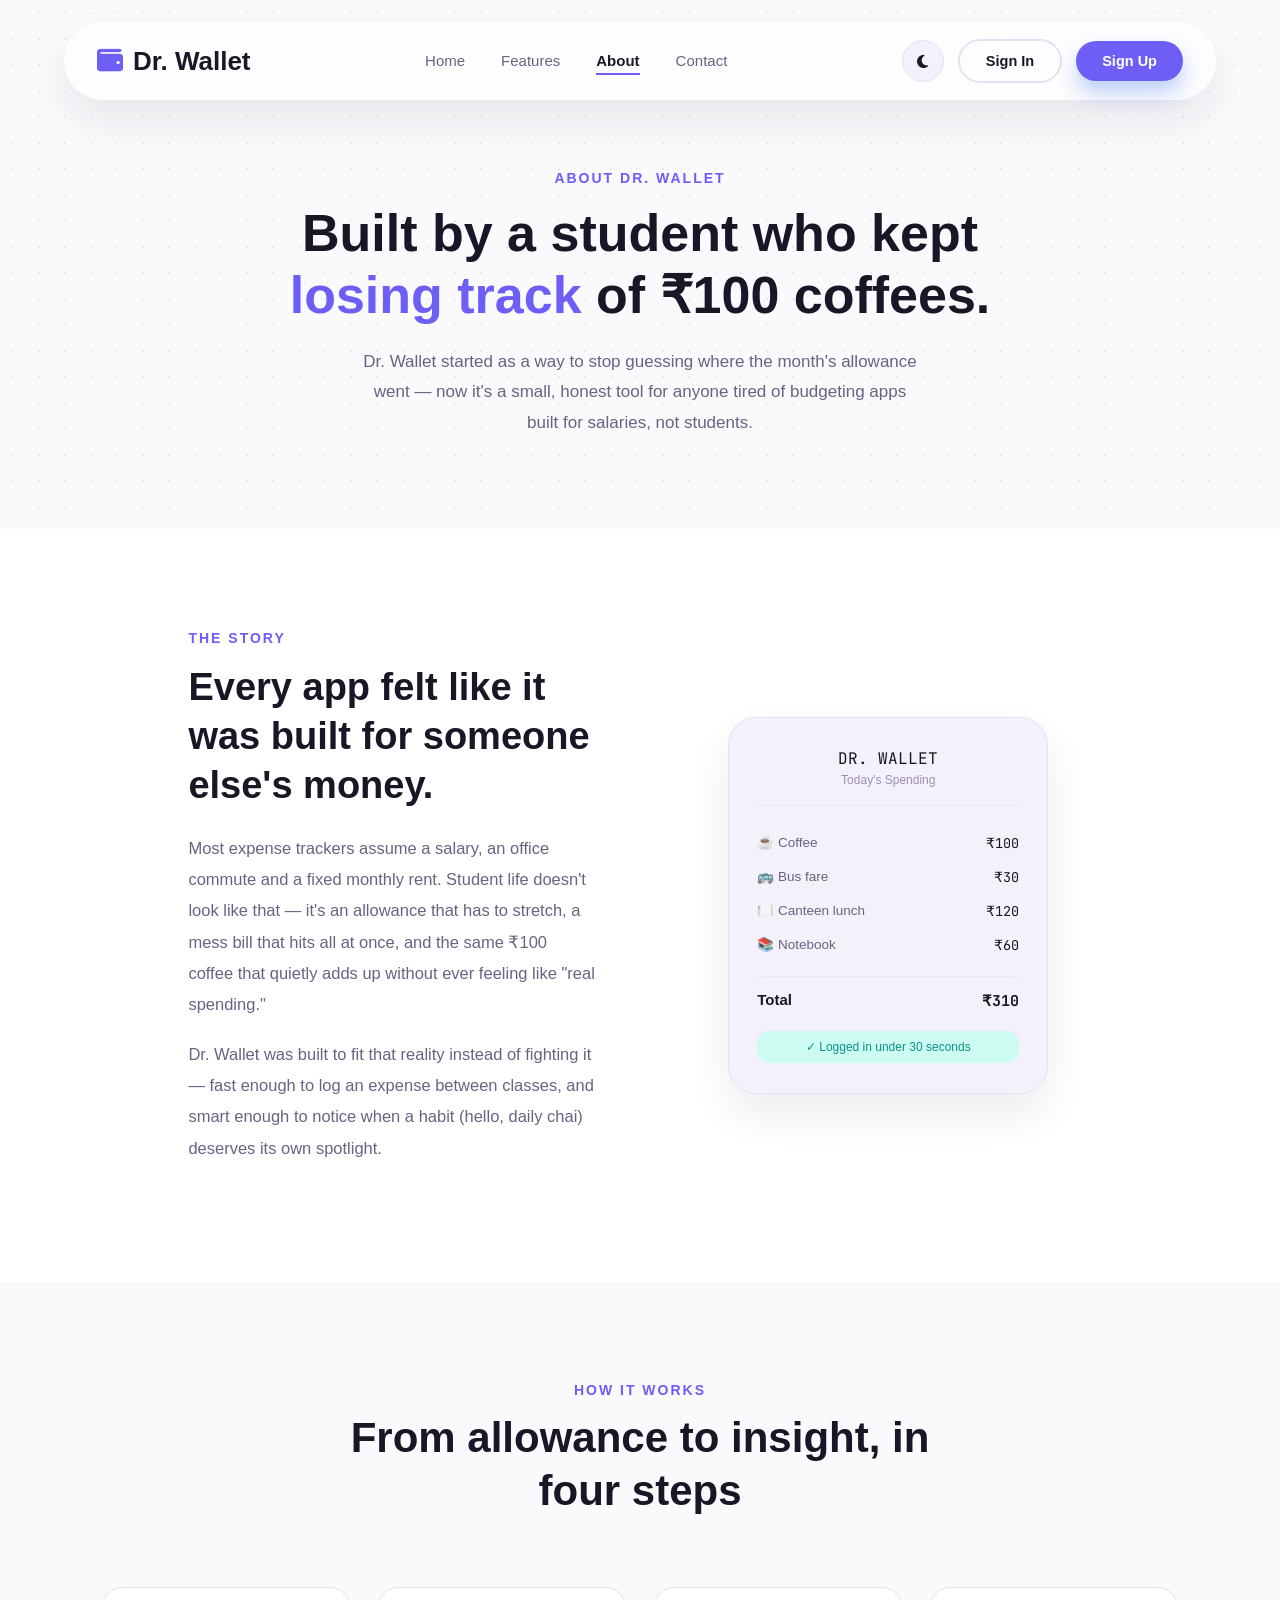
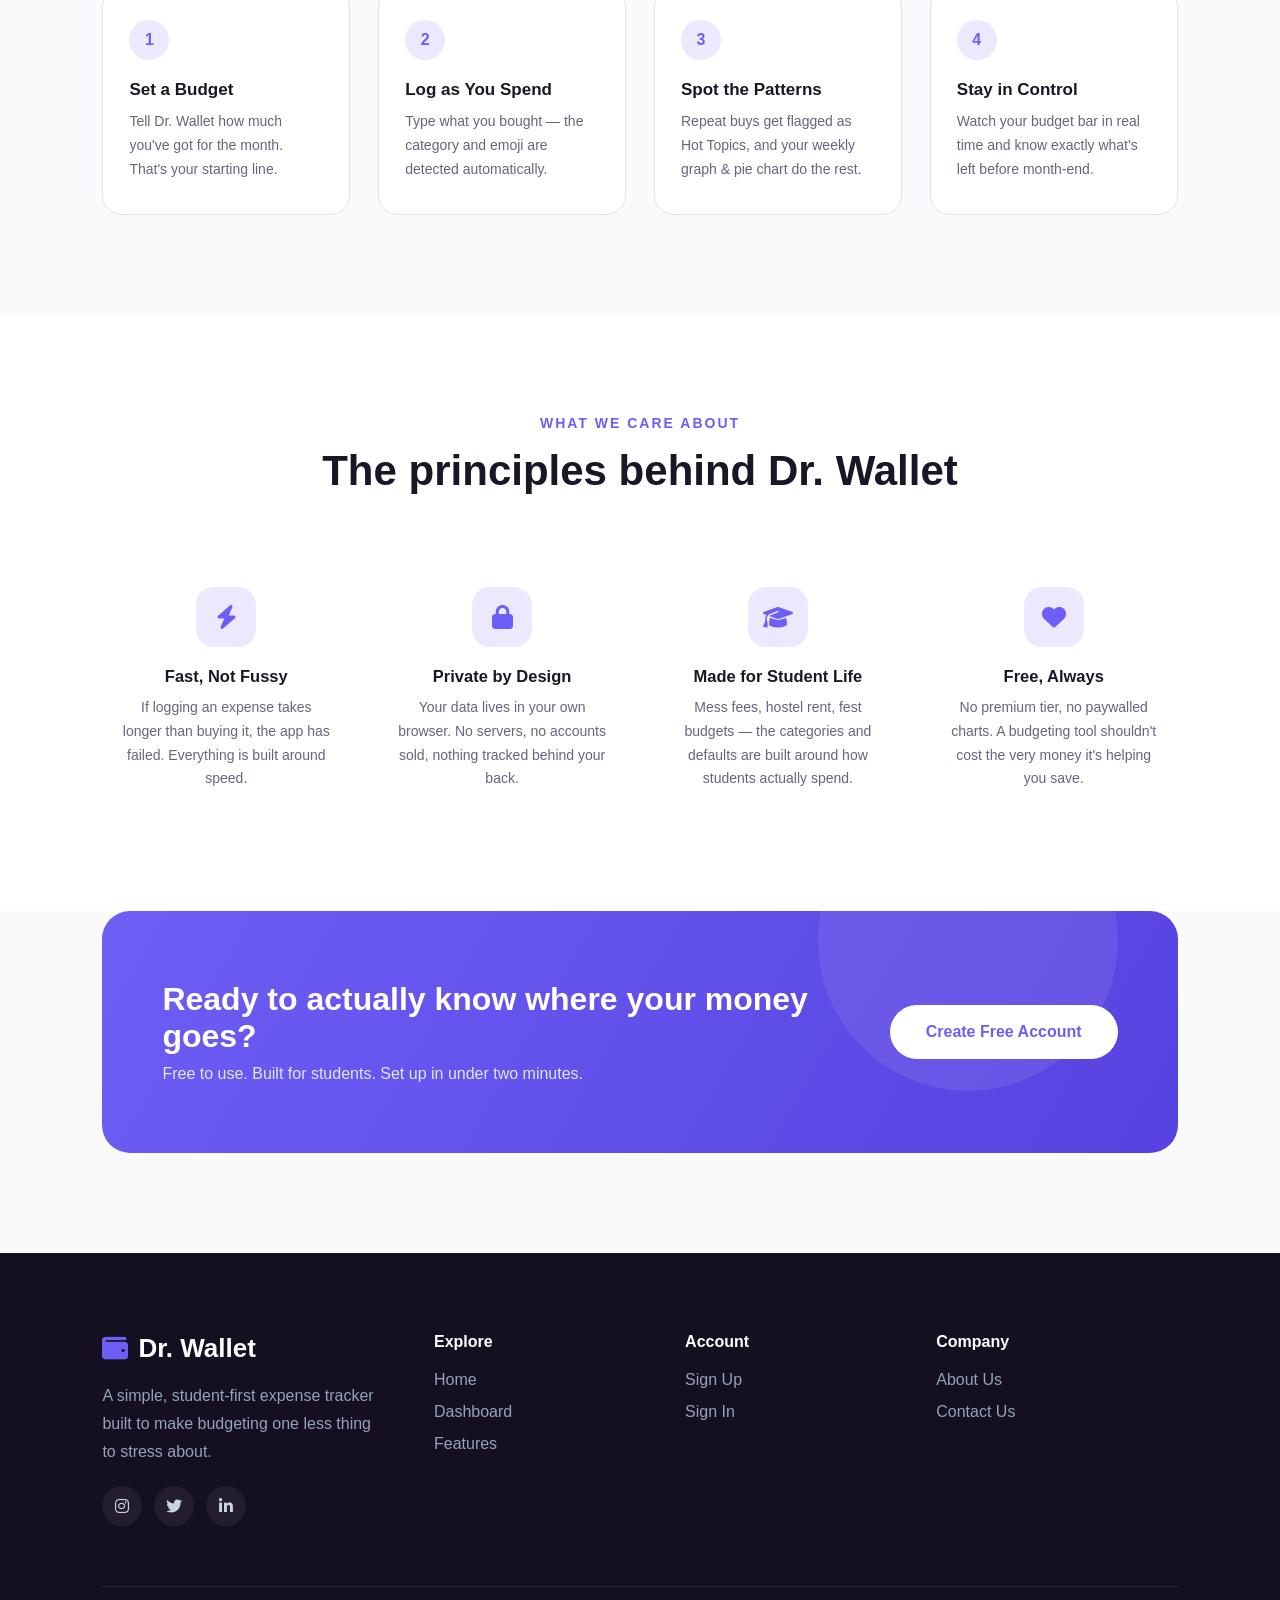
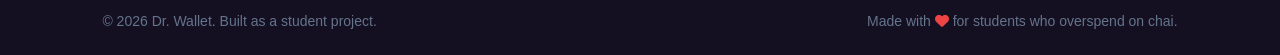
==== commit ab40a364: "about updates" ====
--- a/about.html
+++ b/about.html
@@ -2,7 +2,6 @@
 <html lang="en">
 <head>
 
-    <!-- Apply saved theme before paint, to avoid a flash of the wrong theme -->
     <script>
         (function () {
             var saved = localStorage.getItem("drwallet_theme");
@@ -202,23 +201,7 @@
                 CREATOR NOTE
         ========================== -->
 
-        <section class="creator">
-
-            <div class="creator-card">
-                <i class="fa-solid fa-quote-left"></i>
-                <blockquote>
-                    "I built Dr. Wallet because I was tired of opening five different apps just to figure out where my allowance went. It's small, it's still growing, and it's genuinely built to be used — not just demoed."
-                </blockquote>
-                <div class="creator-identity">
-                    <div class="creator-avatar">SS</div>
-                    <div>
-                        <b>Shikhar Sharma</b>
-                        <span>Creator, Dr. Wallet</span>
-                    </div>
-                </div>
-            </div>
-
-        </section>
+        
 
         <!-- =========================
                 CTA
--- a/css/variables.css
+++ b/css/variables.css
@@ -5,34 +5,34 @@
 
 :root{
 
-    /* ---- surfaces ---- */
-    --color-bg:#F7FAFC;
+    /* ---- surfaces (warm, slightly violet-tinted, not cold blue-gray) ---- */
+    --color-bg:#FAF9FC;
     --color-surface:#FFFFFF;
-    --color-surface-alt:#F8FAFC;
-    --color-border:#E2E8F0;
+    --color-surface-alt:#F4F1FB;
+    --color-border:#E5E0F2;
 
-    /* ---- brand ---- */
-    --color-primary:#2563EB;
-    --color-primary-dark:#1D4ED8;
-    --color-primary-light:#3B82F6;
-    --color-primary-tint:#DBEAFE;
+    /* ---- brand: indigo/violet instead of generic SaaS blue ---- */
+    --color-primary:#6D5EF5;
+    --color-primary-dark:#5642E0;
+    --color-primary-light:#8B7CF6;
+    --color-primary-tint:#ECE8FE;
 
-    /* ---- money semantics: green = saved, amber = warning, red = overspent ---- */
-    --color-accent:#10B981;
-    --color-accent-tint:#D1FAE5;
-    --color-warning:#F59E0B;
+    /* ---- money semantics: teal = saved, amber = warning, rose = overspent ---- */
+    --color-accent:#0D9488;
+    --color-accent-tint:#CCFBF1;
+    --color-warning:#D97706;
     --color-warning-tint:#FEF3C7;
-    --color-danger:#EF4444;
-    --color-danger-tint:#FEE2E2;
+    --color-danger:#E11D48;
+    --color-danger-tint:#FFE4E6;
 
-    /* ---- ink ---- */
-    --color-ink:#0F172A;
-    --color-slate:#64748B;
-    --color-slate-light:#94A3B8;
+    /* ---- ink (warm near-black, not cold slate) ---- */
+    --color-ink:#1B1626;
+    --color-slate:#6B6280;
+    --color-slate-light:#9B90B0;
 
     /* ---- type ---- */
-    --font-display:'Sora', sans-serif;
-    --font-body:'Poppins', sans-serif;
+    --font-display:'Space Grotesk', sans-serif;
+    --font-body:'Inter', sans-serif;
     --font-mono:'JetBrains Mono', monospace;
 
     /* ---- shape ---- */
@@ -42,9 +42,9 @@
     --radius-pill:999px;
 
     /* ---- elevation ---- */
-    --shadow-sm:0 8px 20px rgba(15,23,42,.06);
-    --shadow-md:0 20px 40px rgba(15,23,42,.08);
-    --shadow-lg:0 30px 60px rgba(15,23,42,.14);
+    --shadow-sm:0 8px 20px rgba(27,22,38,.06);
+    --shadow-md:0 20px 40px rgba(27,22,38,.08);
+    --shadow-lg:0 30px 60px rgba(27,22,38,.14);
 
     /* ---- glass surfaces (navbar, flip-card) — swap for dark translucency in dark mode ---- */
     --glass-navbar-bg:rgba(255,255,255,.7);
@@ -58,7 +58,7 @@
     --glass-flip-btn-bg:rgba(255,255,255,.7);
 
     /* ---- fixed-dark surfaces (footer, badges) — always dark, never flips with theme ---- */
-    --color-fixed-dark:#0F172A;
+    --color-fixed-dark:#150F22;
 
     /* ---- layout ---- */
     --container:1280px;
@@ -72,36 +72,36 @@
 
 :root[data-theme="dark"]{
 
-    --color-bg:#0B1120;
-    --color-surface:#131C2E;
-    --color-surface-alt:#1A2540;
-    --color-border:#2A3655;
+    --color-bg:#0F0A1A;
+    --color-surface:#181025;
+    --color-surface-alt:#211732;
+    --color-border:#352A4A;
 
-    --color-primary:#3B82F6;
-    --color-primary-dark:#2563EB;
-    --color-primary-light:#60A5FA;
-    --color-primary-tint:rgba(59,130,246,.18);
+    --color-primary:#9083FF;
+    --color-primary-dark:#6D5EF5;
+    --color-primary-light:#AFA4FF;
+    --color-primary-tint:rgba(144,131,255,.18);
 
-    --color-accent:#34D399;
-    --color-accent-tint:rgba(16,185,129,.18);
+    --color-accent:#2DD4BF;
+    --color-accent-tint:rgba(45,212,191,.18);
     --color-warning:#FBBF24;
     --color-warning-tint:rgba(245,158,11,.18);
-    --color-danger:#F87171;
-    --color-danger-tint:rgba(239,68,68,.18);
+    --color-danger:#FB7185;
+    --color-danger-tint:rgba(244,63,94,.18);
 
-    --color-ink:#F1F5F9;
-    --color-slate:#94A3B8;
-    --color-slate-light:#64748B;
+    --color-ink:#F3EFFA;
+    --color-slate:#AB9FC7;
+    --color-slate-light:#6F6485;
 
     --shadow-sm:0 8px 20px rgba(0,0,0,.35);
     --shadow-md:0 20px 40px rgba(0,0,0,.4);
     --shadow-lg:0 30px 60px rgba(0,0,0,.5);
 
-    --glass-navbar-bg:rgba(19,28,46,.75);
+    --glass-navbar-bg:rgba(24,16,37,.75);
     --glass-navbar-border:rgba(255,255,255,.08);
-    --glass-mobile-menu-bg:rgba(19,28,46,.97);
-    --glass-card-start:rgba(30,41,59,.78);
-    --glass-card-end:rgba(17,24,39,.5);
+    --glass-mobile-menu-bg:rgba(24,16,37,.97);
+    --glass-card-start:rgba(33,23,50,.78);
+    --glass-card-end:rgba(15,10,26,.5);
     --glass-card-border:rgba(255,255,255,.08);
     --glass-card-shine:rgba(255,255,255,.05);
     --glass-card-inset:rgba(255,255,255,.05);
@@ -154,4 +154,4 @@
     max-width:var(--container);
     margin:0 auto;
     padding:0 8%;
-}
+}
--- a/css/navbar.css
+++ b/css/navbar.css
@@ -46,11 +46,16 @@
 }
 
 .nav-links a{
-    color:#334155;
+    color:var(--color-slate);
     font-weight:500;
     font-size:15px;
     position:relative;
-    transition:.3s;
+    transition:color .3s, transform .2s, filter .2s;
+}
+
+.nav-links a.active{
+    color:var(--color-ink);
+    font-weight:600;
 }
 
 .nav-links a::after{
@@ -196,4 +201,4 @@
     background:var(--color-ink);
     border-radius:2px;
     transition:.3s;
-}
+}
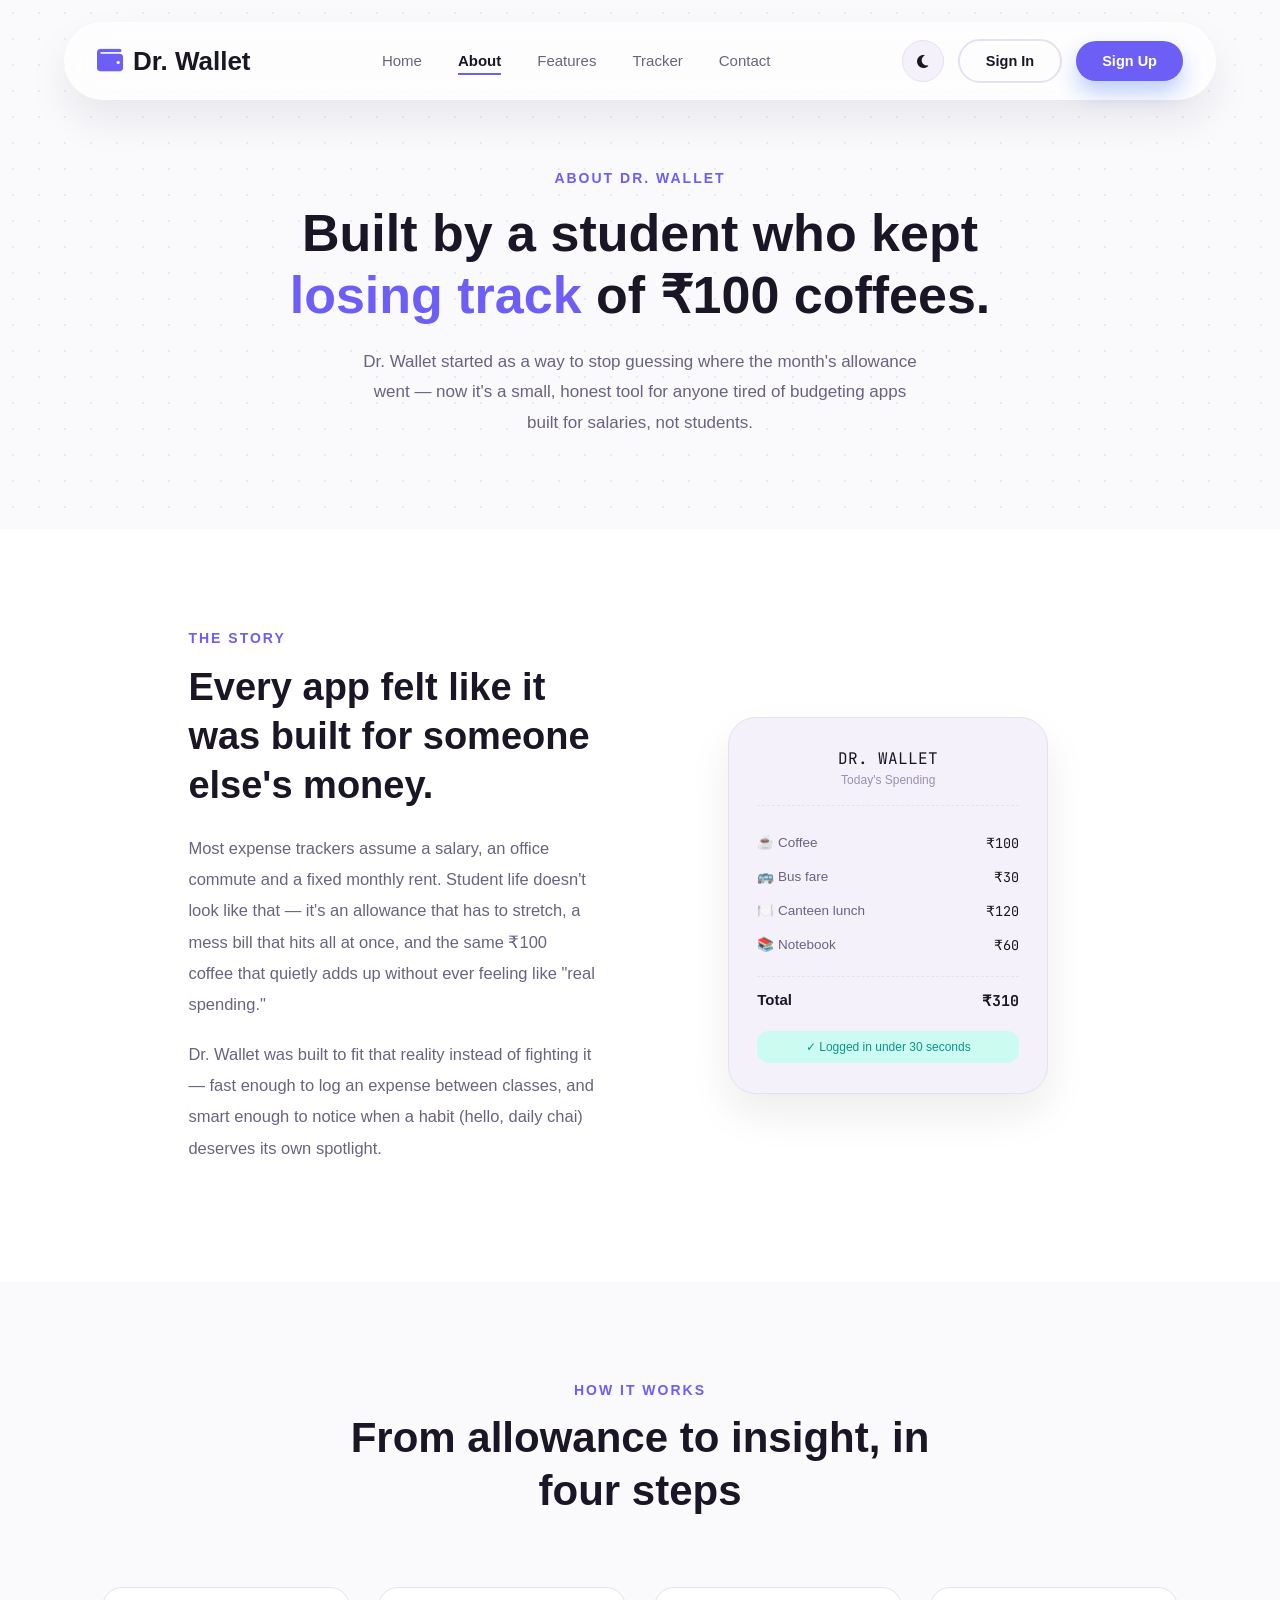
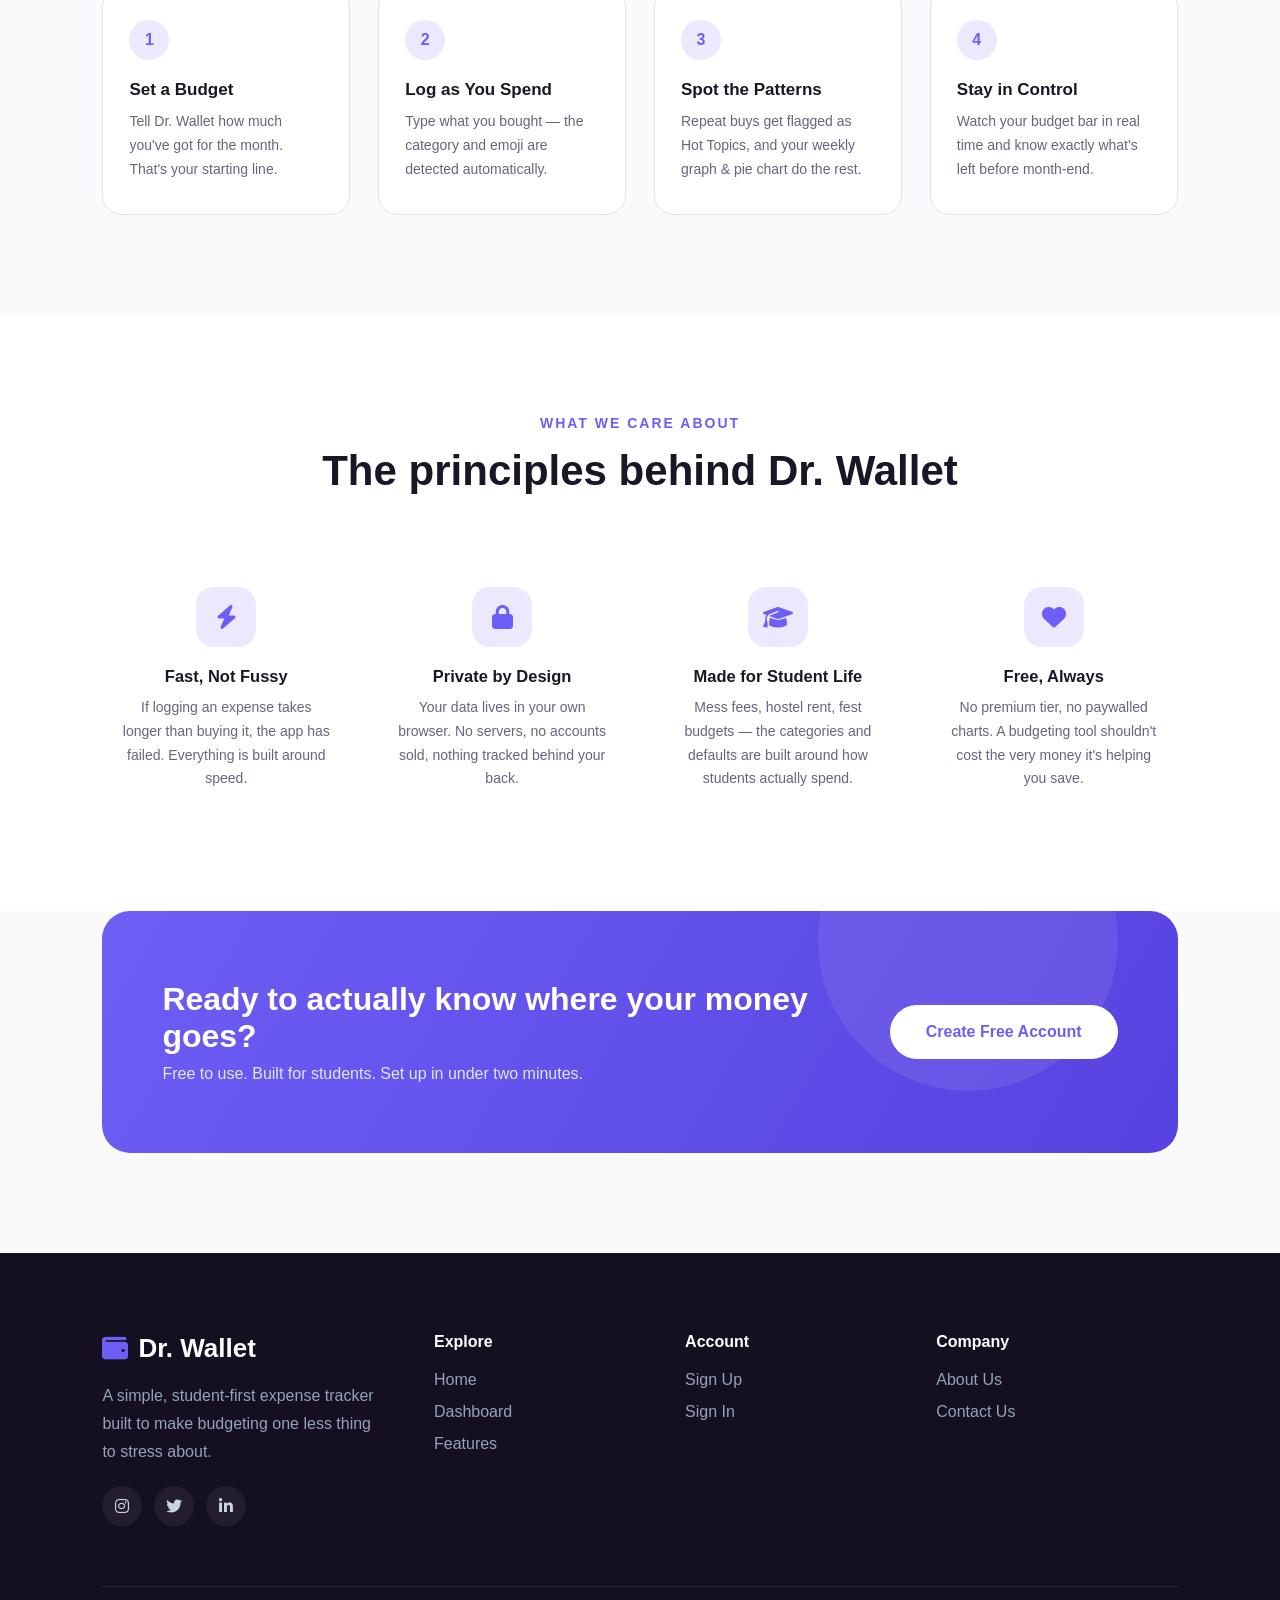
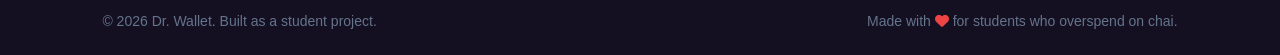
==== commit 6aef4e67: "Add username profile and sign-in support" ====
--- a/about.html
+++ b/about.html
@@ -43,10 +43,11 @@
             </label>
 
             <ul class="nav-links">
-                <li><a href="home.html">Home</a></li>
+                <li><a href="home.html#home">Home</a></li>
                 <li id="navDashboardLink" style="display:none"><a href="dashboard.html">Dashboard</a></li>
+                <li><a href="about.html" class="active">About</a></li>
                 <li><a href="home.html#features">Features</a></li>
-                <li><a href="about.html" class="active">About</a></li>
+                <li><a href="home.html#tracker">Tracker</a></li>
                 <li><a href="contact.html">Contact</a></li>
                 <li class="mobile-auth-slot">
                     <div id="authSlotMobile"></div>
--- a/css/components.css
+++ b/css/components.css
@@ -290,6 +290,67 @@
     color:var(--color-ink);
 }
 
+.display-choice-heading{
+    font-size:13.5px;
+    font-weight:600;
+    color:var(--color-ink);
+}
+
+.form-group label.display-choice{
+    display:flex;
+    flex-direction:row;
+    align-items:center;
+    gap:11px;
+    padding:11px 14px;
+    border:1.5px solid var(--color-border);
+    border-radius:var(--radius-sm);
+    cursor:pointer;
+    font-weight:500;
+    transition:border-color .2s, background .2s;
+}
+
+.form-group label.display-choice:has(input:checked){
+    border-color:var(--color-primary);
+    background:var(--color-primary-tint);
+}
+
+.form-group label.display-choice.disabled{
+    opacity:.55;
+    cursor:not-allowed;
+}
+
+.form-group label.display-choice input[type="radio"]{
+    appearance:none;
+    width:19px;
+    height:19px;
+    flex:0 0 19px;
+    margin:0;
+    padding:0;
+    display:grid;
+    place-content:center;
+    border:1.5px solid var(--color-slate-light);
+    border-radius:5px;
+    background:var(--color-surface);
+}
+
+.form-group label.display-choice input[type="radio"]:checked{
+    border-color:var(--color-primary);
+    background:var(--color-primary);
+}
+
+.form-group label.display-choice input[type="radio"]:checked::after{
+    content:"✓";
+    color:#fff;
+    font-size:14px;
+    font-weight:700;
+    line-height:1;
+}
+
+.form-group label.display-choice input[type="radio"]:focus-visible{
+    outline:3px solid rgba(109,94,245,.25);
+    outline-offset:2px;
+}
+
 .optional-tag{
     font-weight:400;
     color:var(--color-slate-light);
--- a/css/about.css
+++ b/css/about.css
@@ -253,74 +253,7 @@
     line-height:1.7;
 }
 
-/*==========================================
-  CREATOR NOTE
-==========================================*/
-
-.creator{
-    padding:100px 8%;
-    background:var(--color-bg);
-}
-
-.creator-card{
-    max-width:760px;
-    margin:0 auto;
-    background:var(--color-surface);
-    border:1px solid var(--color-border);
-    border-radius:var(--radius-lg);
-    padding:48px 52px;
-    box-shadow:var(--shadow-sm);
-    text-align:center;
-}
-
-.creator-card i.fa-quote-left{
-    font-size:26px;
-    color:var(--color-primary-tint);
-    margin-bottom:18px;
-}
-
-.creator-card blockquote{
-    font-family:var(--font-display);
-    font-size:22px;
-    line-height:1.5;
-    color:var(--color-ink);
-    margin-bottom:28px;
-}
-
-.creator-identity{
-    display:flex;
-    align-items:center;
-    justify-content:center;
-    gap:14px;
-}
-
-.creator-avatar{
-    width:52px;
-    height:52px;
-    border-radius:50%;
-    background:linear-gradient(135deg,var(--color-primary),var(--color-primary-dark));
-    color:#fff;
-    font-family:var(--font-display);
-    font-weight:700;
-    display:flex;
-    align-items:center;
-    justify-content:center;
-}
-
-.creator-identity div{
-    text-align:left;
-}
-
-.creator-identity b{
-    display:block;
-    font-size:15px;
-    color:var(--color-ink);
-}
-
-.creator-identity span{
-    font-size:13px;
-    color:var(--color-slate);
-}
+
 
 /*==========================================
   RESPONSIVE
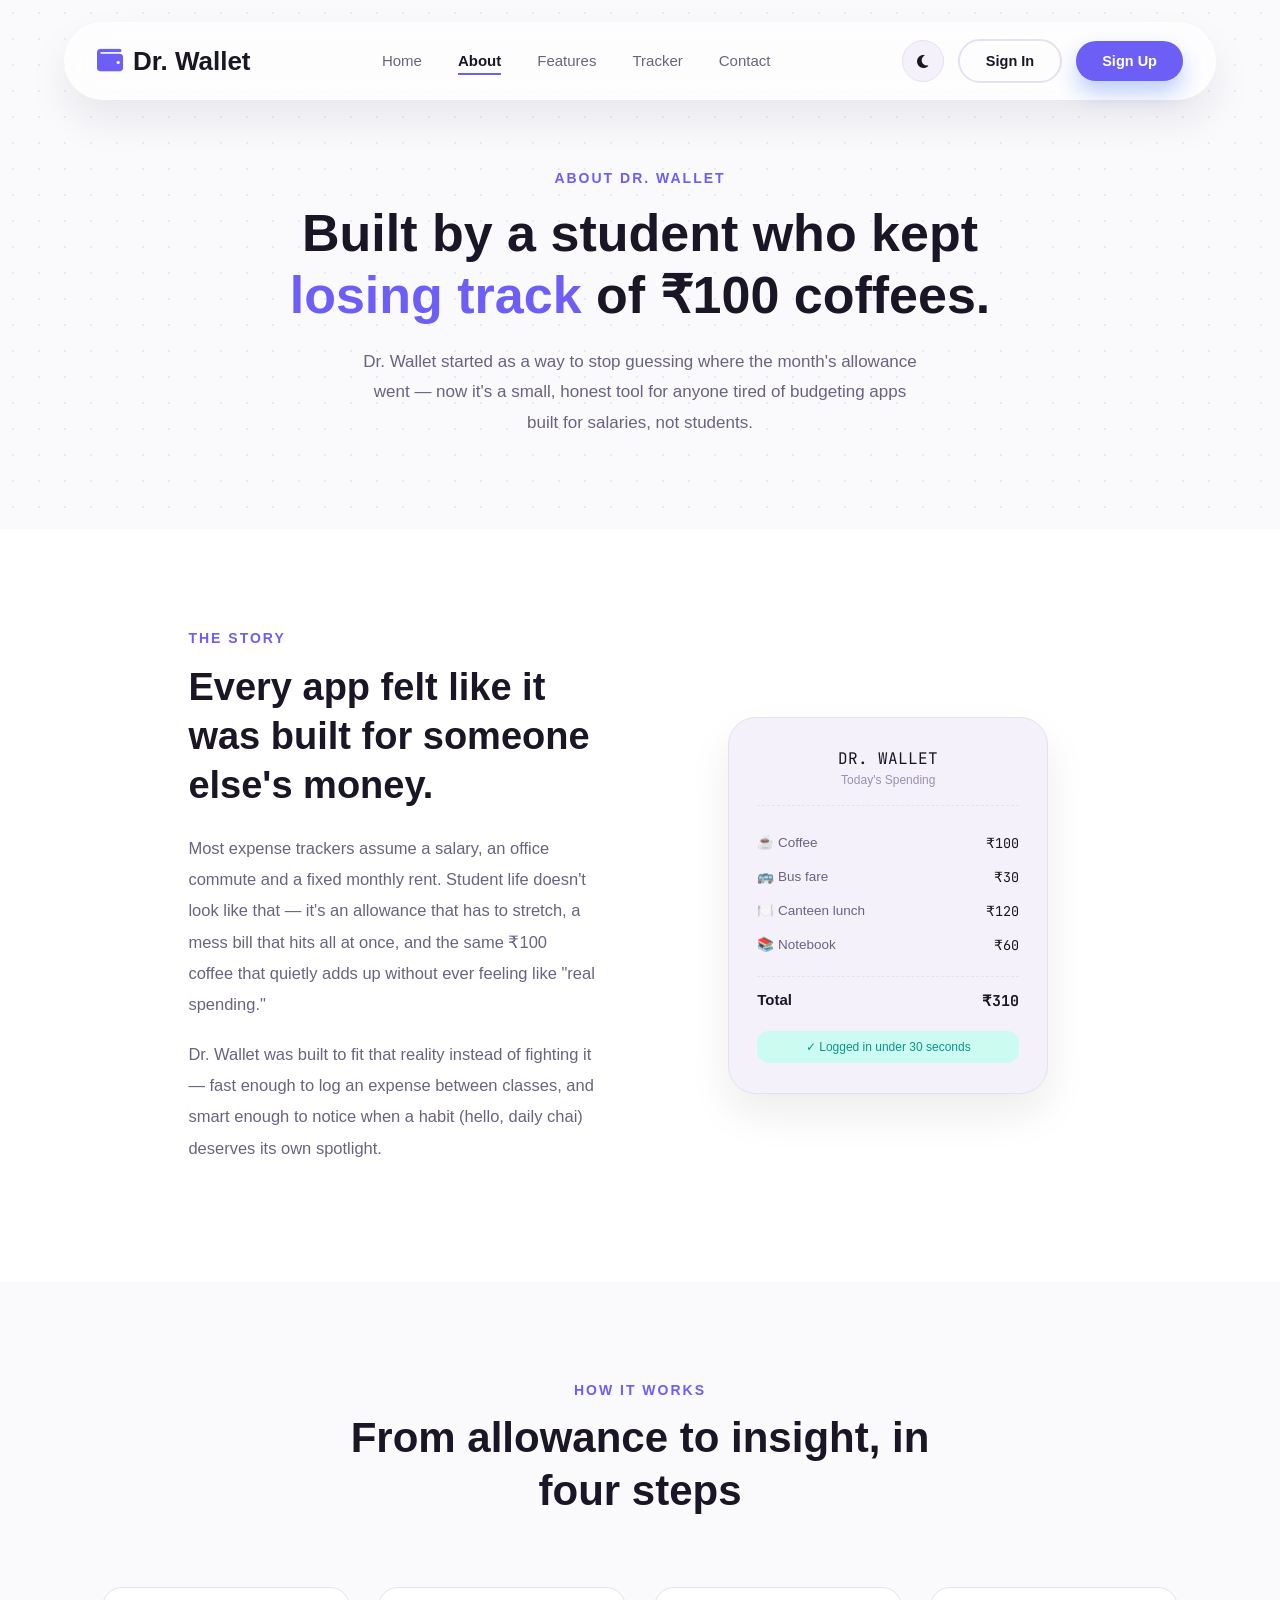
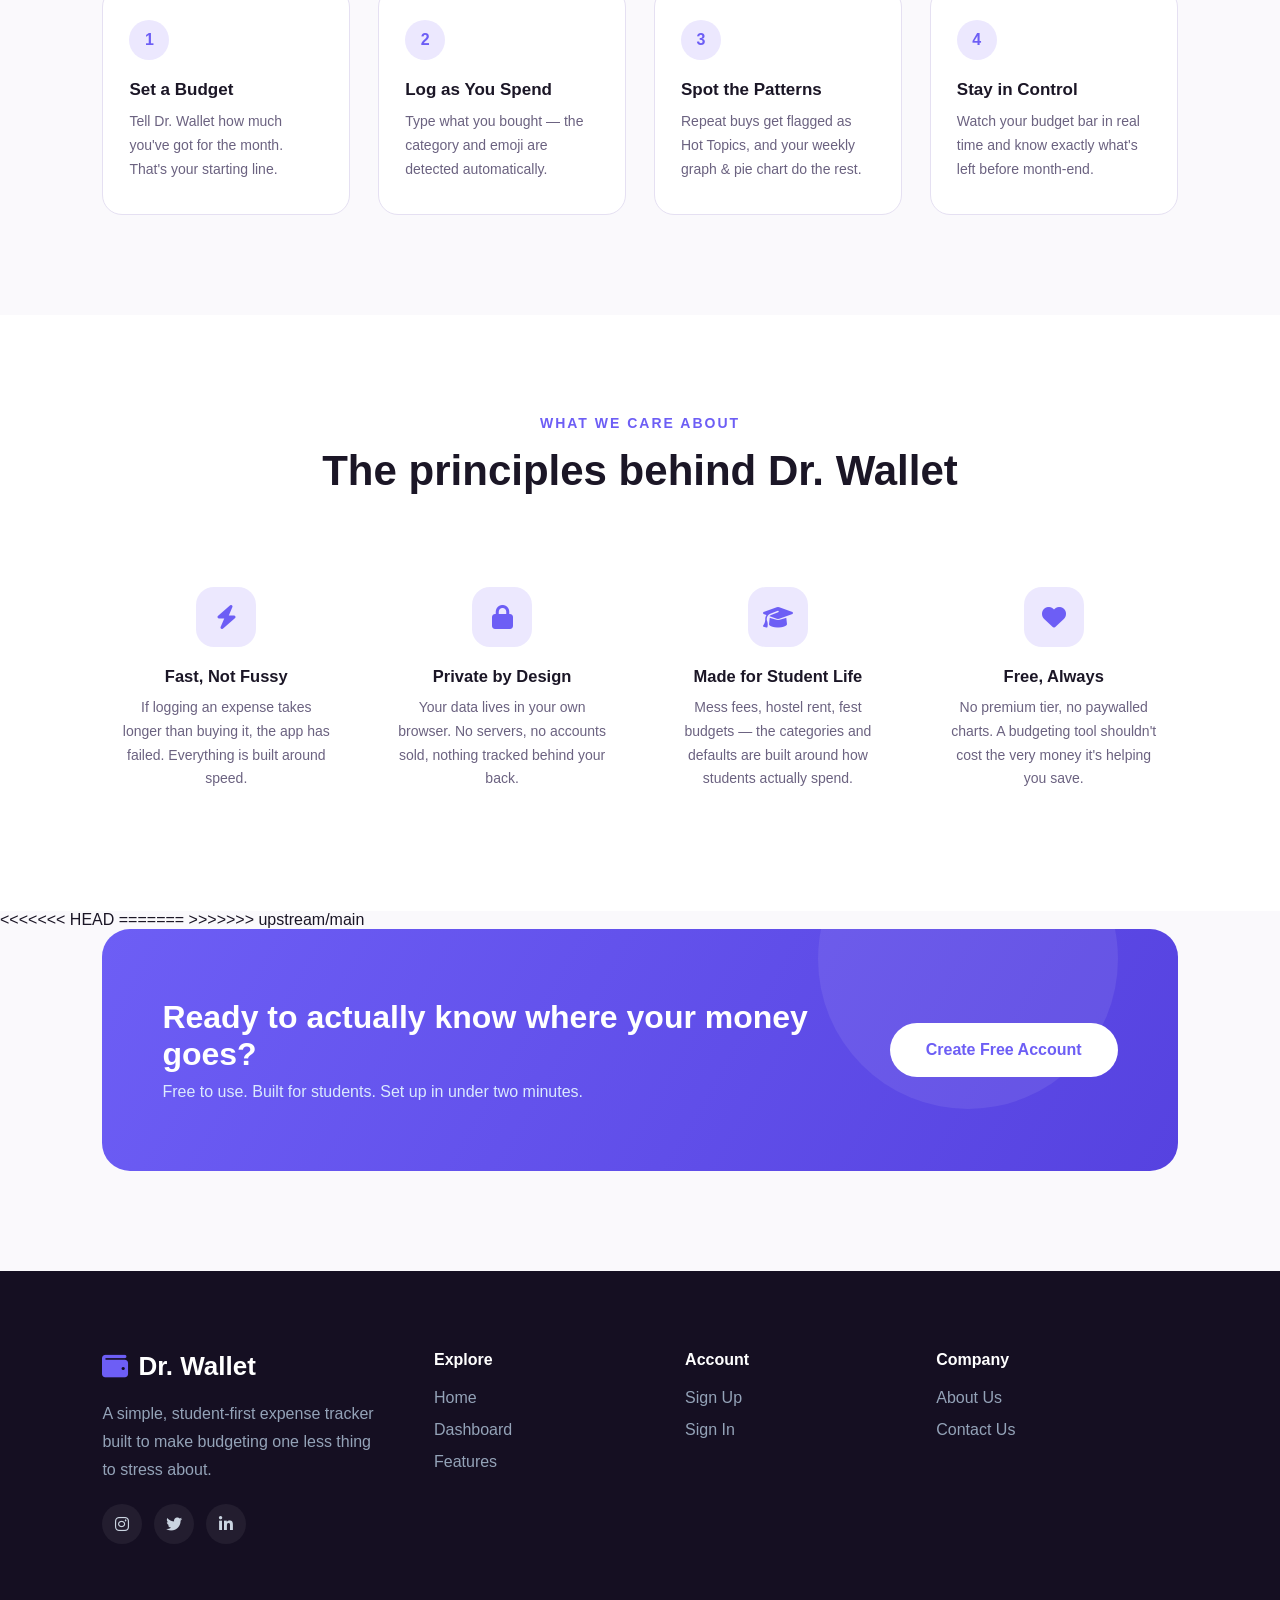
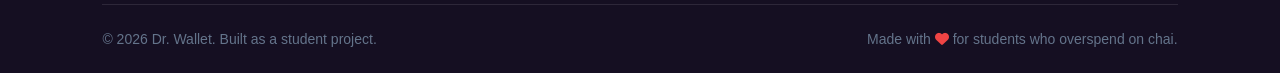
==== commit fb7b22bf: "Merge Shikhar's latest changes" ====
--- a/about.html
+++ b/about.html
@@ -44,11 +44,11 @@
 
             <ul class="nav-links">
                 <li><a href="home.html#home">Home</a></li>
-                <li id="navDashboardLink" style="display:none"><a href="dashboard.html">Dashboard</a></li>
                 <li><a href="about.html" class="active">About</a></li>
                 <li><a href="home.html#features">Features</a></li>
                 <li><a href="home.html#tracker">Tracker</a></li>
                 <li><a href="contact.html">Contact</a></li>
+                <li id="navDashboardLink" style="display:none"><a href="dashboard.html">Dashboard</a></li>
                 <li class="mobile-auth-slot">
                     <div id="authSlotMobile"></div>
                 </li>
@@ -198,11 +198,15 @@
 
         </section>
 
+<<<<<<< HEAD
+     
+=======
         <!-- =========================
                 CREATOR NOTE
         ========================== -->
 
         
+>>>>>>> upstream/main
 
         <!-- =========================
                 CTA
--- a/css/variables.css
+++ b/css/variables.css
@@ -10,6 +10,9 @@
     --color-surface:#FFFFFF;
     --color-surface-alt:#F4F1FB;
     --color-border:#E5E0F2;
+    --color-pattern:rgba(37,99,235,.10);
+    --color-glow-primary:rgba(37,99,235,.08);
+    --color-glow-accent:rgba(16,185,129,.07);
 
     /* ---- brand: indigo/violet instead of generic SaaS blue ---- */
     --color-primary:#6D5EF5;
@@ -72,40 +75,43 @@
 
 :root[data-theme="dark"]{
 
-    --color-bg:#0F0A1A;
-    --color-surface:#181025;
-    --color-surface-alt:#211732;
-    --color-border:#352A4A;
+    --color-bg:#11141D;
+    --color-surface:#1A1E29;
+    --color-surface-alt:#242936;
+    --color-border:#343A4A;
+    --color-pattern:rgba(159,174,229,.055);
+    --color-glow-primary:rgba(135,119,235,.13);
+    --color-glow-accent:rgba(70,183,161,.09);
 
-    --color-primary:#9083FF;
-    --color-primary-dark:#6D5EF5;
-    --color-primary-light:#AFA4FF;
-    --color-primary-tint:rgba(144,131,255,.18);
+    --color-primary:#A99BFF;
+    --color-primary-dark:#8172E8;
+    --color-primary-light:#C2B8FF;
+    --color-primary-tint:rgba(169,155,255,.14);
 
-    --color-accent:#2DD4BF;
-    --color-accent-tint:rgba(45,212,191,.18);
-    --color-warning:#FBBF24;
-    --color-warning-tint:rgba(245,158,11,.18);
-    --color-danger:#FB7185;
-    --color-danger-tint:rgba(244,63,94,.18);
+    --color-accent:#55D6C2;
+    --color-accent-tint:rgba(85,214,194,.14);
+    --color-warning:#F0C36D;
+    --color-warning-tint:rgba(240,195,109,.14);
+    --color-danger:#FF8292;
+    --color-danger-tint:rgba(255,130,146,.14);
 
-    --color-ink:#F3EFFA;
-    --color-slate:#AB9FC7;
-    --color-slate-light:#6F6485;
+    --color-ink:#F1F3FA;
+    --color-slate:#B1B7C8;
+    --color-slate-light:#858DA2;
 
-    --shadow-sm:0 8px 20px rgba(0,0,0,.35);
-    --shadow-md:0 20px 40px rgba(0,0,0,.4);
-    --shadow-lg:0 30px 60px rgba(0,0,0,.5);
+    --shadow-sm:0 8px 22px rgba(0,0,0,.22);
+    --shadow-md:0 20px 42px rgba(0,0,0,.3);
+    --shadow-lg:0 30px 60px rgba(0,0,0,.4);
 
-    --glass-navbar-bg:rgba(24,16,37,.75);
-    --glass-navbar-border:rgba(255,255,255,.08);
-    --glass-mobile-menu-bg:rgba(24,16,37,.97);
-    --glass-card-start:rgba(33,23,50,.78);
-    --glass-card-end:rgba(15,10,26,.5);
-    --glass-card-border:rgba(255,255,255,.08);
-    --glass-card-shine:rgba(255,255,255,.05);
-    --glass-card-inset:rgba(255,255,255,.05);
-    --glass-flip-btn-bg:rgba(255,255,255,.08);
+    --glass-navbar-bg:rgba(26,30,41,.82);
+    --glass-navbar-border:rgba(220,226,246,.10);
+    --glass-mobile-menu-bg:rgba(26,30,41,.97);
+    --glass-card-start:rgba(38,44,59,.92);
+    --glass-card-end:rgba(26,30,41,.86);
+    --glass-card-border:rgba(194,184,255,.13);
+    --glass-card-shine:rgba(255,255,255,.055);
+    --glass-card-inset:rgba(255,255,255,.035);
+    --glass-flip-btn-bg:rgba(255,255,255,.055);
 }
 
 *{
@@ -154,4 +160,4 @@
     max-width:var(--container);
     margin:0 auto;
     padding:0 8%;
-}+}
--- a/css/components.css
+++ b/css/components.css
@@ -37,6 +37,10 @@
     border-left-color:var(--color-primary);
 }
 
+.toast.warning{
+    border-left-color:var(--color-warning);
+}
+
 .toast i{
     font-size:18px;
     color:var(--color-accent);
@@ -48,6 +52,10 @@
 
 .toast.info i{
     color:var(--color-primary);
+}
+
+.toast.warning i{
+    color:var(--color-warning);
 }
 
 .toast.hide{
@@ -478,6 +486,10 @@
     overflow:hidden;
 }
 
+:root[data-theme="dark"] .cta{
+    background:linear-gradient(120deg,#655BC3,#45436F);
+}
+
 .cta::before{
     content:"";
     position:absolute;
--- a/css/about.css
+++ b/css/about.css
@@ -8,7 +8,7 @@
     padding:170px 8% 90px;
     text-align:center;
     background-color:var(--color-bg);
-    background-image:radial-gradient(circle, rgba(37,99,235,.10) 1.5px, transparent 1.5px);
+    background-image:radial-gradient(circle, var(--color-pattern) 1.5px, transparent 1.5px);
     background-size:26px 26px;
 }
 
